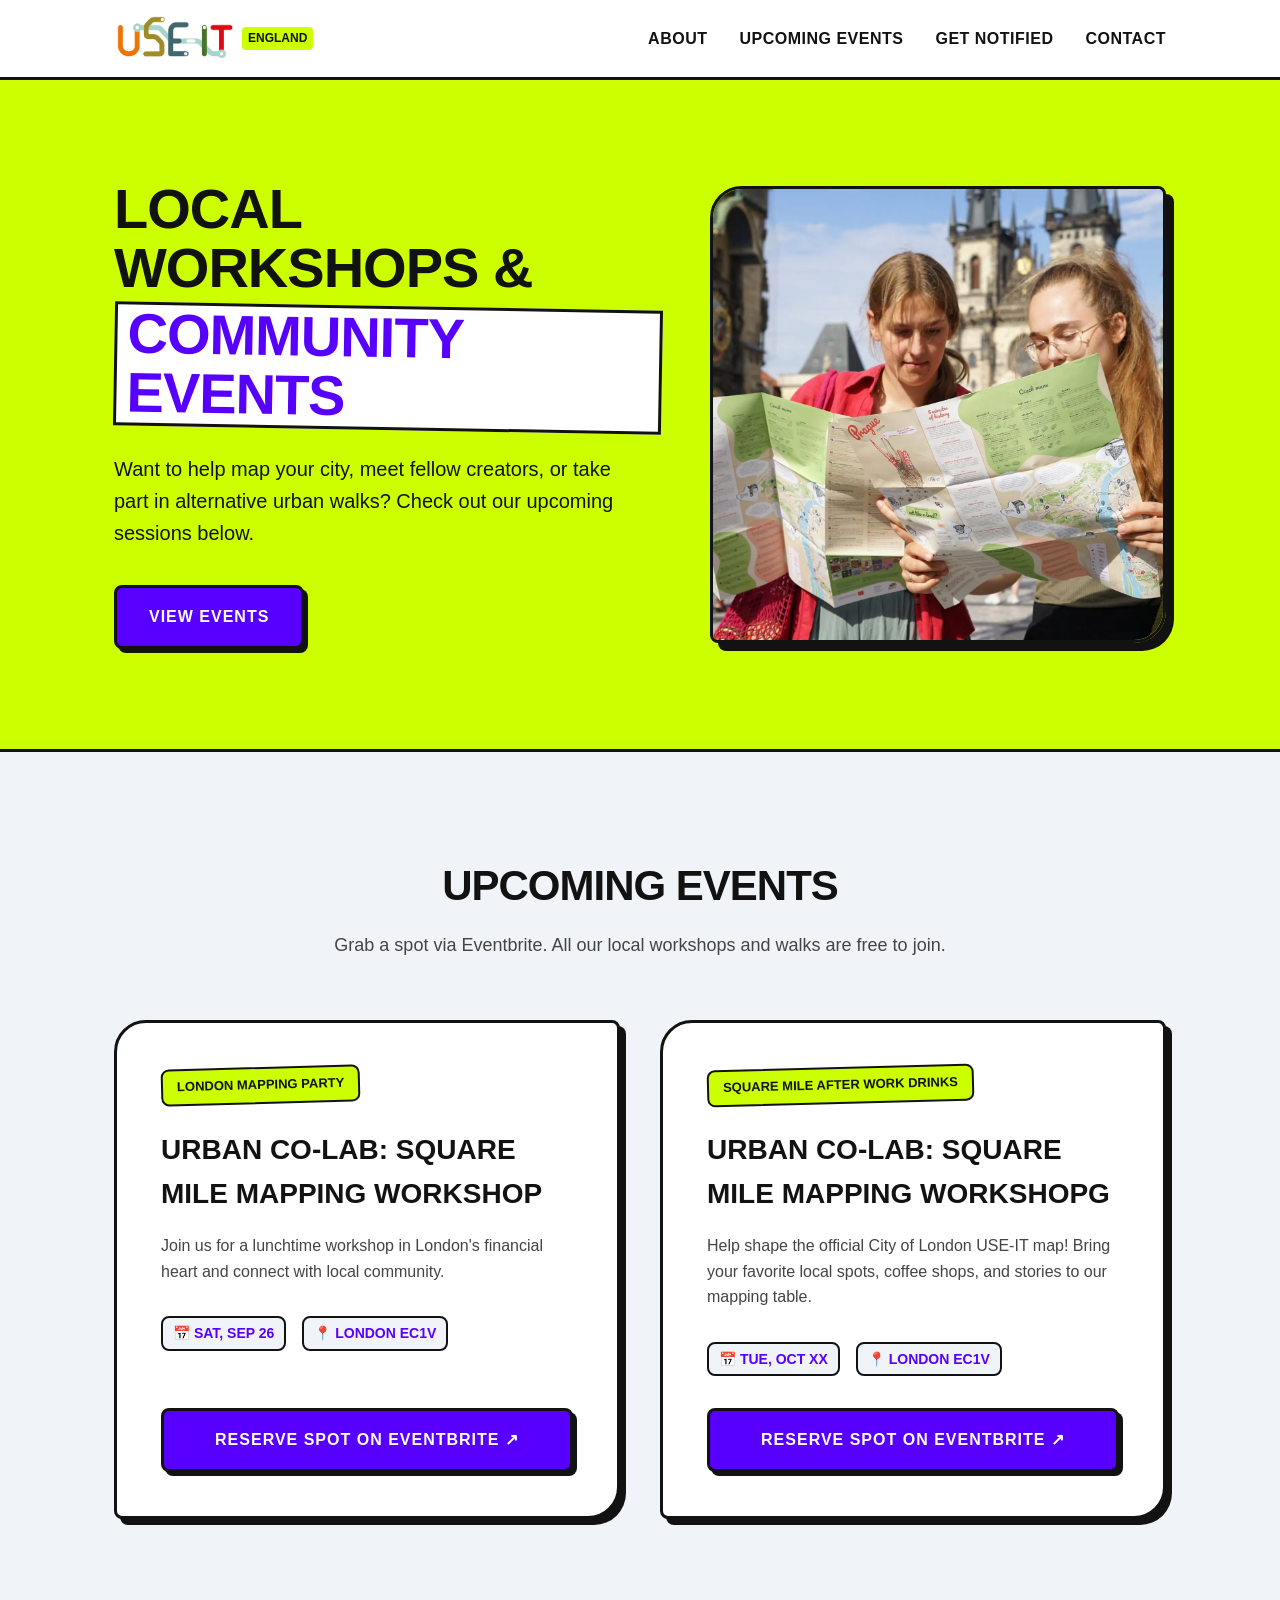
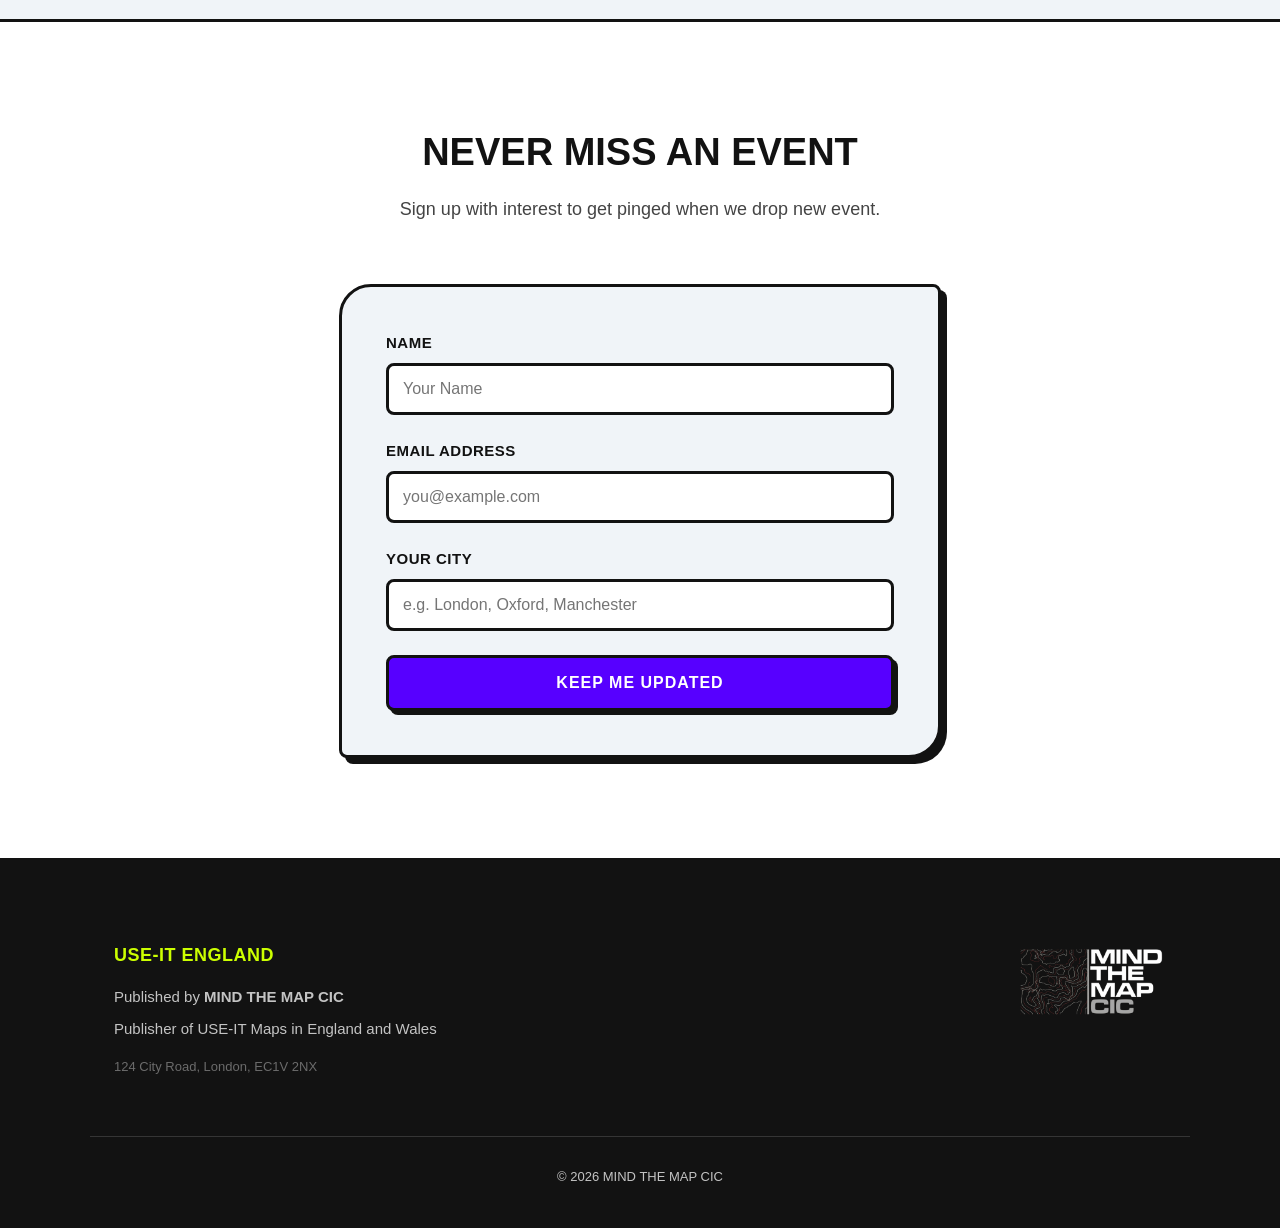
==== events/index.html @ 176f52ac "add draft events page" ====
<!DOCTYPE html>
<html lang="en">
<head>
    <meta charset="UTF-8">
    <meta name="viewport" content="width=device-width, initial-scale=1.0">
    <title>Events & Workshops | USE-IT England</title>
    
    <!-- STANDARD SEO METADATA -->
    <meta name="description" content="Join USE-IT England for local mapping workshops, secret city tours, and community events.">
    <meta name="author" content="MIND THE MAP CIC">
    <link rel="canonical" href="https://use-it.uk/events/">
    
    <!-- EXTERNAL STYLESHEET -->
    <link rel="stylesheet" href="../assets/css/style.css">
</head>
<body>

    <!-- NAVBAR -->
    <nav class="navbar">
        <div class="container nav-container">
            <a href="../" class="logo-placeholder" style="text-decoration: none;">
                <img src="../img/useitlogo.png" alt="USE-IT Logo" style="max-width: 120px;" />
                <span style="background-color: var(--accent); color: var(--dark); padding: 2px 6px; border-radius: 4px; font-size: 12px; font-weight: 900;">ENGLAND</span>
            </a>
            
            <button class="menu-toggle" id="mobile-menu-btn" aria-label="Toggle navigation menu">
                <span></span>
                <span></span>
                <span></span>
            </button>

            <ul class="nav-links" id="nav-links-list">
                <li><a href="../#about">About</a></li>
                <li><a href="#upcoming">Upcoming Events</a></li>
                <li><a href="#signup">Get Notified</a></li>
                <li><a href="../#contact">Contact</a></li>
            </ul>
        </div>
    </nav>

    <!-- HERO SECTION -->
    <header class="hero section-padding">
        <div class="container hero-grid">
            <div class="hero-content">
                <h1>Local Workshops & <span>Community Events</span></h1>
                <p>Want to help map your city, meet fellow creators, or take part in alternative urban walks? Check out our upcoming sessions below.</p>
                <a href="#upcoming" class="btn">View Events</a>
            </div>
            <div class="hero-image-container">
                <div class="hero-image-frame">
                    <img src="../img/hero_section.webp" alt="USE-IT Event" class="hero-img">
                </div>
            </div>
        </div>
    </header>

    <!-- UPCOMING EVENTS SECTION -->
    <section class="production-section section-padding" id="upcoming">
        <div class="container">
            <h2>Upcoming Events</h2>
            <p class="section-subtitle">Grab a spot via Eventbrite. All our local workshops and walks are free to join.</p>
            
            <div class="maps-grid">
                <!-- EVENT CARD 1 -->
                <article class="map-card">
                    <div>
                        <span class="map-badge">London Mapping Party</span>
                        <h3>Urban Co-Lab: Square Mile Mapping Workshop</h3>
                        <p>Join us for a lunchtime workshop in London's financial heart and connect with local community.</p>
                        
                        <div class="event-meta">
                            <span>📅 Sat, Sep 26</span>
                            <span>📍 London EC1V</span>
                        </div>
                    </div>
                    <div>
                        <a href="https://eventbrite.com/your-event-link" target="_blank" rel="noopener" class="btn" style="width: 100%; text-align: center; margin-top: 16px;">
                            Reserve Spot on Eventbrite ↗
                        </a>
                    </div>
                </article>

                <!-- EVENT CARD 2 -->
                <article class="map-card">
                    <div>
                        <span class="map-badge">Square Mile After Work Drinks</span>
                        <h3>Urban Co-Lab: Square Mile Mapping Workshopg</h3>
                        <p>Help shape the official City of London USE-IT map! Bring your favorite local spots, coffee shops, and stories to our mapping table.</p>
                        
                        <div class="event-meta">
                            <span>📅 Tue, Oct xx</span>
                            <span>📍 London EC1V</span>
                        </div>
                    </div>
                    <div>
                        <a href="https://eventbrite.com/your-event-link" target="_blank" rel="noopener" class="btn" style="width: 100%; text-align: center; margin-top: 16px;">
                            Reserve Spot on Eventbrite ↗
                        </a>
                    </div>
                </article>
            </div>
        </div>
    </section>

    <!-- GENERAL SIGN UP SECTION -->
    <section class="contact-section section-padding" id="signup">
        <div class="container contact-container">
            <h2 style="text-align: center; font-size: 38px; font-weight: 900; text-transform: uppercase; margin-bottom: 12px;">Never Miss An Event</h2>
            <p class="section-subtitle">Sign up with interest to get pinged when we drop new event.</p>
            
            <form action="https://api.web3forms.com/submit" method="POST" class="contact-form">
                <input type="hidden" name="access_key" value="3e6623bc-6b92-4109-b5a0-05739a0efe96">
                <input type="hidden" name="subject" value="New General Event Signup">
                
                <div class="form-group">
                    <label for="name">Name</label>
                    <input type="text" id="name" name="name" placeholder="Your Name" required>
                </div>
                
                <div class="form-group">
                    <label for="email">Email Address</label>
                    <input type="email" id="email" name="email" placeholder="you@example.com" required>
                </div>

                <div class="form-group">
                    <label for="city">Your City</label>
                    <input type="text" id="city" name="city" placeholder="e.g. London, Oxford, Manchester">
                </div>

                <button type="submit" class="btn form-submit-btn">Keep Me Updated</button>
            </form>
        </div>
    </section>

    <!-- HIDDEN PAST EVENTS SECTION 
        <section class="network-section section-padding" id="past-events" style="display: none;">
            <div class="container">
                <h2>Past Events</h2>
                <p>Archive of our previous walks and mapping jams.</p>
            </div>
        </section>
    -->
    <!-- FOOTER -->
    <footer>
        <div class="container footer-grid">
            <div class="publisher-info">
                <h4>USE-IT England</h4>
                <p>Published by <strong>MIND THE MAP CIC</strong></p>
                <p>Publisher of USE-IT Maps in England and Wales</p>
                <p style="margin-top: 16px; opacity: 0.5; font-size: 13px;">124 City Road, London, EC1V 2NX</p>
            </div>
            <div class="footer-logos">
                <img src="../img/mind_the_map_logo.png" alt="Mind The Map CIC Logo" style="max-width: 150px;" />
            </div>
        </div>
        <div class="container footer-bottom">
            <p>&copy; 2026 MIND THE MAP CIC</p>
        </div>
    </footer>

    <!-- CENTRALIZED JS SCRIPT -->
    <script src="../assets/js/main.js"></script>
</body>
</html>
---- assets/css/style.css ----
:root {
    --primary: #5700FF;
    --accent: #CCFF00;
    --dark: #121212;
    --light: #F0F4F8;
    --white: #FFFFFF;
    --font-main: -apple-system, BlinkMacSystemFont, "Segoe UI", Roboto, Helvetica, Arial, sans-serif;
    --max-width: 1100px;
    --radius-playful: 32px 8px 32px 8px;
    --radius-sm: 8px;
    --transition: all 0.25s cubic-bezier(0.175, 0.885, 0.32, 1.275);
}

* {
    box-sizing: border-box;
    margin: 0;
    padding: 0;
}

html {
    scroll-behavior: smooth;
}

body {
    font-family: var(--font-main);
    color: var(--dark);
    background-color: var(--white);
    line-height: 1.6;
    -webkit-font-smoothing: antialiased;
}

img {
    max-width: 100%;
    height: auto;
    display: block;
}

.container {
    width: 100%;
    max-width: var(--max-width);
    margin: 0 auto;
    padding: 0 24px;
}

.section-padding {
    padding: 100px 0;
}

.btn {
    display: inline-block;
    background-color: var(--primary);
    color: var(--white);
    text-decoration: none;
    padding: 16px 32px;
    font-weight: 800;
    font-size: 16px;
    text-transform: uppercase;
    letter-spacing: 1px;
    border-radius: var(--radius-sm);
    border: 3px solid var(--dark);
    box-shadow: 4px 4px 0px var(--dark);
    transition: var(--transition);
}

.btn:hover {
    transform: translate(-2px, -2px);
    box-shadow: 7px 7px 0px var(--dark);
    background-color: var(--dark);
    color: var(--accent);
}

.navbar {
    background-color: var(--white);
    border-bottom: 3px solid var(--dark);
    position: sticky;
    top: 0;
    z-index: 1000;
    height: 80px;
    display: flex;
    align-items: center;
}

.nav-container {
    display: flex;
    justify-content: space-between;
    align-items: center;
    width: 100%;
}

.logo-placeholder {
    display: flex;
    align-items: center;
    gap: 8px;
    background-color: var(--white);
}

.nav-links {
    display: flex;
    gap: 32px;
    list-style: none;
}

.nav-links a {
    text-decoration: none;
    color: var(--dark);
    font-weight: 800;
    font-size: 16px;
    text-transform: uppercase;
    letter-spacing: 0.5px;
    transition: var(--transition);
    position: relative;
}

.nav-links a:hover,
.nav-links a.active {
    color: var(--primary);
}

.menu-toggle {
    display: none;
    flex-direction: column;
    gap: 6px;
    cursor: pointer;
    border: none;
    background: none;
    padding: 8px;
}

.menu-toggle span {
    display: block;
    width: 30px;
    height: 4px;
    background-color: var(--dark);
    border-radius: 2px;
    transition: var(--transition);
}

.hero {
    background-color: var(--accent);
    border-bottom: 3px solid var(--dark);
    position: relative;
}

.hero-grid {
    display: grid;
    grid-template-columns: 1.2fr 1fr;
    gap: 48px;
    align-items: center;
}

.hero-content h1 {
    font-size: 56px;
    line-height: 1.05;
    font-weight: 900;
    margin-bottom: 24px;
    color: var(--dark);
    text-transform: uppercase;
    letter-spacing: -1px;
}

.hero-content h1 span {
    background-color: var(--white);
    color: var(--primary);
    padding: 0 10px;
    display: inline-block;
    transform: rotate(1deg);
    border: 3px solid var(--dark);
    margin-top: 8px;
}

.hero-content p {
    font-size: 20px;
    font-weight: 500;
    color: var(--dark);
    margin-bottom: 36px;
    max-width: 520px;
}

.hero-image-container {
    position: relative;
}

.hero-image-frame {
    width: 100%;
    aspect-ratio: 1 / 1;
    border: 3px solid var(--dark);
    border-radius: var(--radius-playful);
    box-shadow: 8px 8px 0px var(--dark);
    position: relative;
    overflow: hidden;
}

.hero-img {
    width: 100%;
    height: 100%;
    object-fit: cover;
    object-position: center;
}

.photo-credit {
    position: absolute;
    bottom: 12px;
    right: 12px;
    background-color: rgba(18, 18, 18, 0.85);
    color: var(--white);
    padding: 4px 10px;
    font-size: 11px;
    font-weight: 500;
    border-radius: 4px;
    letter-spacing: 0.5px;
    backdrop-filter: blur(4px);
}

.vision-section {
    background-color: var(--primary);
    color: var(--white);
    text-align: center;
    border-bottom: 3px solid var(--dark);
}

.vision-container {
    max-width: 850px;
    margin: 0 auto;
}

.vision-section h2 {
    font-size: 16px;
    text-transform: uppercase;
    letter-spacing: 3px;
    margin-bottom: 28px;
    background-color: var(--accent);
    color: var(--dark);
    display: inline-block;
    padding: 4px 12px;
    font-weight: 900;
    transform: rotate(-1deg);
    border: 2px solid var(--dark);
}

.vision-statement {
    font-size: 32px;
    font-weight: 800;
    line-height: 1.35;
    letter-spacing: -0.5px;
}

.production-section {
    background-color: var(--light);
    border-bottom: 3px solid var(--dark);
}

.production-section h2 {
    text-align: center;
    font-size: 42px;
    font-weight: 900;
    text-transform: uppercase;
    margin-bottom: 12px;
    letter-spacing: -1px;
}

.section-subtitle {
    text-align: center;
    color: #444;
    font-size: 18px;
    font-weight: 500;
    margin-bottom: 60px;
}

.maps-grid {
    display: grid;
    grid-template-columns: 1fr 1fr;
    gap: 40px;
}

.map-card {
    border: 3px solid var(--dark);
    border-radius: var(--radius-playful);
    padding: 44px;
    background-color: var(--white);
    display: flex;
    flex-direction: column;
    justify-content: space-between;
    box-shadow: 6px 6px 0px var(--dark);
    transition: var(--transition);
}

.map-card:hover {
    transform: translate(-4px, -4px);
    box-shadow: 12px 12px 0px var(--dark);
}

.map-badge {
    display: inline-block;
    background-color: var(--accent);
    color: var(--dark);
    padding: 6px 14px;
    border-radius: var(--radius-sm);
    font-size: 13px;
    font-weight: 800;
    text-transform: uppercase;
    border: 2px solid var(--dark);
    margin-bottom: 24px;
    align-self: flex-start;
    transform: rotate(-1.5deg);
}

.map-card h3 {
    font-size: 28px;
    font-weight: 900;
    margin-bottom: 16px;
    text-transform: uppercase;
}

.map-card p {
    color: #444;
    font-size: 16px;
    margin-bottom: 32px;
}

.status-indicator {
    display: flex;
    align-items: center;
    gap: 10px;
    font-size: 15px;
    font-weight: 700;
}

.pulse-dot {
    width: 10px;
    height: 10px;
    background-color: var(--primary);
    border-radius: 50%;
    animation: pulse 1.8s infinite;
    border: 1px solid var(--dark);
}

@keyframes pulse {
    0% { transform: scale(0.9); box-shadow: 0 0 0 0 rgba(87, 0, 255, 0.7); }
    70% { transform: scale(1); box-shadow: 0 0 0 8px rgba(87, 0, 255, 0); }
    100% { transform: scale(0.9); box-shadow: 0 0 0 0 rgba(87, 0, 255, 0); }
}

.network-section {
    background-color: var(--white);
    border-bottom: 3px solid var(--dark);
}

.network-grid {
    display: grid;
    grid-template-columns: 1.2fr 0.8fr;
    gap: 60px;
    align-items: center;
}

.network-content h2 {
    font-size: 16px;
    text-transform: uppercase;
    letter-spacing: 2px;
    color: var(--primary);
    margin-bottom: 12px;
    font-weight: 800;
}

.network-content h3 {
    font-size: 38px;
    font-weight: 900;
    text-transform: uppercase;
    line-height: 1.1;
    margin-bottom: 20px;
    letter-spacing: -0.5px;
}

.network-content p {
    font-size: 17px;
    color: #444;
    margin-bottom: 16px;
}

.network-graphic-box {
    display: flex;
    justify-content: center;
    align-items: center;
}

.network-badge-card {
    background-color: var(--primary);
    color: var(--accent);
    border: 3px solid var(--dark);
    padding: 40px;
    border-radius: var(--radius-playful);
    text-align: center;
    box-shadow: 8px 8px 0px var(--dark);
    transform: rotate(2deg);
    width: 100%;
    max-width: 320px;
}

.network-badge-card .huge-number {
    font-size: 72px;
    font-weight: 900;
    line-height: 1;
    margin-bottom: 8px;
    letter-spacing: -2px;
}

.network-badge-card .huge-label {
    font-size: 16px;
    font-weight: 800;
    text-transform: uppercase;
    letter-spacing: 1px;
    color: var(--white);
}

.contact-section {
    background-color: var(--white);
    border-bottom: 3px solid var(--dark);
}

.contact-container {
    max-width: 650px;
    margin: 0 auto;
}

.contact-form {
    background: var(--light);
    padding: 44px;
    border-radius: var(--radius-playful);
    border: 3px solid var(--dark);
    box-shadow: 6px 6px 0px var(--dark);
}

.form-group {
    margin-bottom: 24px;
    display: flex;
    flex-direction: column;
    gap: 8px;
}

.form-group label {
    font-weight: 800;
    font-size: 15px;
    text-transform: uppercase;
    letter-spacing: 0.5px;
}

.form-group input,
.form-group textarea {
    padding: 14px;
    border: 3px solid var(--dark);
    border-radius: var(--radius-sm);
    font-family: var(--font-main);
    font-size: 16px;
    font-weight: 500;
    background-color: var(--white);
    transition: var(--transition);
}

.form-group input:focus,
.form-group textarea:focus {
    outline: none;
    background-color: #FCFFEB;
    transform: translate(-2px, -2px);
    box-shadow: 4px 4px 0px var(--dark);
}

.form-submit-btn {
    width: 100%;
    border: 3px solid var(--dark);
    cursor: pointer;
    text-align: center;
}

footer {
    background-color: var(--dark);
    color: rgba(255, 255, 255, 0.75);
    padding: 80px 0 40px 0;
    font-size: 15px;
}

.footer-grid {
    display: grid;
    grid-template-columns: 1.5fr 1fr;
    gap: 48px;
    margin-bottom: 50px;
    align-items: flex-start;
}

.publisher-info h4 {
    color: var(--accent);
    font-size: 18px;
    margin-bottom: 16px;
    font-weight: 800;
    text-transform: uppercase;
    letter-spacing: 0.5px;
}

.publisher-info p {
    margin-bottom: 8px;
    line-height: 1.6;
}

.footer-logos {
    display: flex;
    flex-direction: column;
    align-items: flex-end;
    gap: 16px;
}

.footer-bottom {
    border-top: 1px solid rgba(255,255,255,0.15);
    padding-top: 30px;
    text-align: center;
    font-size: 13px;
}

.instagram-follow-bar {
    position: fixed;
    bottom: 24px;
    left: 24px;
    background-color: var(--white);
    border: 3px solid var(--dark);
    padding: 10px 16px;
    border-radius: var(--radius-sm);
    box-shadow: 4px 4px 0px var(--dark);
    display: flex;
    align-items: center;
    gap: 12px;
    z-index: 999;
    transition: var(--transition);
}

.instagram-follow-bar:hover {
    transform: translateY(-2px);
    box-shadow: 6px 6px 0px var(--dark);
}

.insta-bar-label {
    font-weight: 900;
    font-size: 13px;
    text-transform: uppercase;
    letter-spacing: 0.5px;
    color: var(--dark);
}

.insta-bar-btn {
    display: inline-flex;
    align-items: center;
    gap: 8px;
    background-color: var(--accent);
    color: var(--dark);
    text-decoration: none;
    font-weight: 800;
    font-size: 14px;
    padding: 6px 14px;
    border: 2px solid var(--dark);
    border-radius: 4px;
    transition: var(--transition);
}

.insta-bar-btn:hover {
    background-color: var(--primary);
    color: var(--white);
    transform: scale(1.05);
}

.insta-bar-icon-img {
    max-width: 16px;
    display: inline-block;
    vertical-align: middle;
}

@media (max-width: 768px) {
    .section-padding {
        padding: 60px 0;
    }

    .menu-toggle {
        display: flex;
    }

    .nav-links {
        display: none;
        flex-direction: column;
        position: absolute;
        top: 80px;
        left: 0;
        width: 100%;
        background-color: var(--white);
        padding: 32px;
        box-shadow: 0 10px 30px rgba(0,0,0,0.1);
        border-bottom: 3px solid var(--dark);
        gap: 24px;
    }

    .nav-links.active {
        display: flex;
    }

    .hero-grid,
    .maps-grid,
    .network-grid,
    .footer-grid {
        grid-template-columns: 1fr;
        gap: 40px;
    }

    .hero-content,
    .network-grid {
        text-align: center;
    }

    .network-graphic-box {
        order: -1;
    }

    .network-badge-card {
        transform: rotate(-1deg);
        margin: 0 auto;
    }

    .hero-content h1 {
        font-size: 40px;
    }

    .vision-statement {
        font-size: 24px;
    }

    .footer-logos {
        align-items: flex-start;
    }
}

@media (max-width: 480px) {
    .instagram-follow-bar {
        left: 50%;
        transform: translateX(-50%);
        bottom: 16px;
        width: calc(100% - 32px);
        justify-content: center;
    }

    .instagram-follow-bar:hover {
        transform: translateX(-50%) translateY(-2px);
    }
}

.event-meta {
    display: flex;
    gap: 16px;
    font-weight: 800;
    font-size: 14px;
    text-transform: uppercase;
    margin: 16px 0;
    color: var(--primary);
}

.event-meta span {
    background-color: var(--light);
    padding: 4px 10px;
    border: 2px solid var(--dark);
    border-radius: var(--radius-sm);
}

.nav-links a.active {
    color: var(--primary);
    text-decoration: underline;
    text-underline-offset: 6px;
}
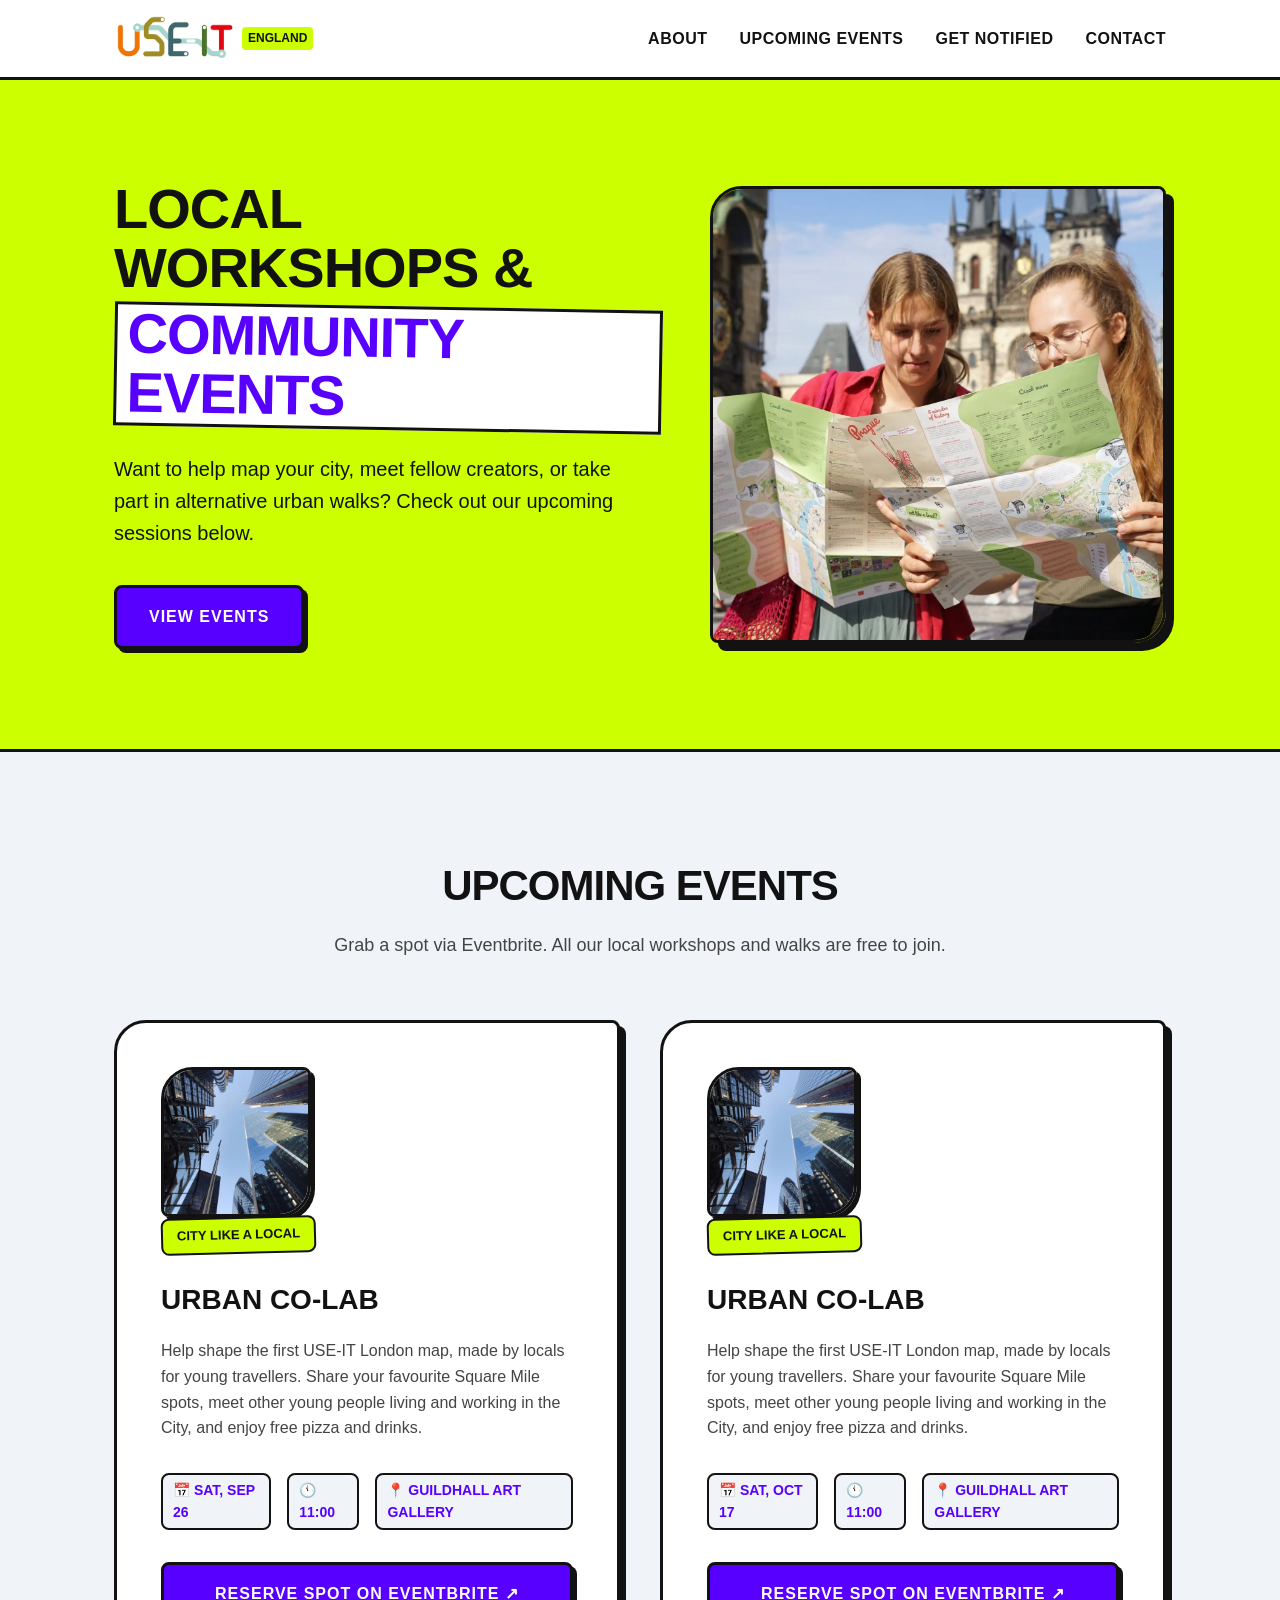
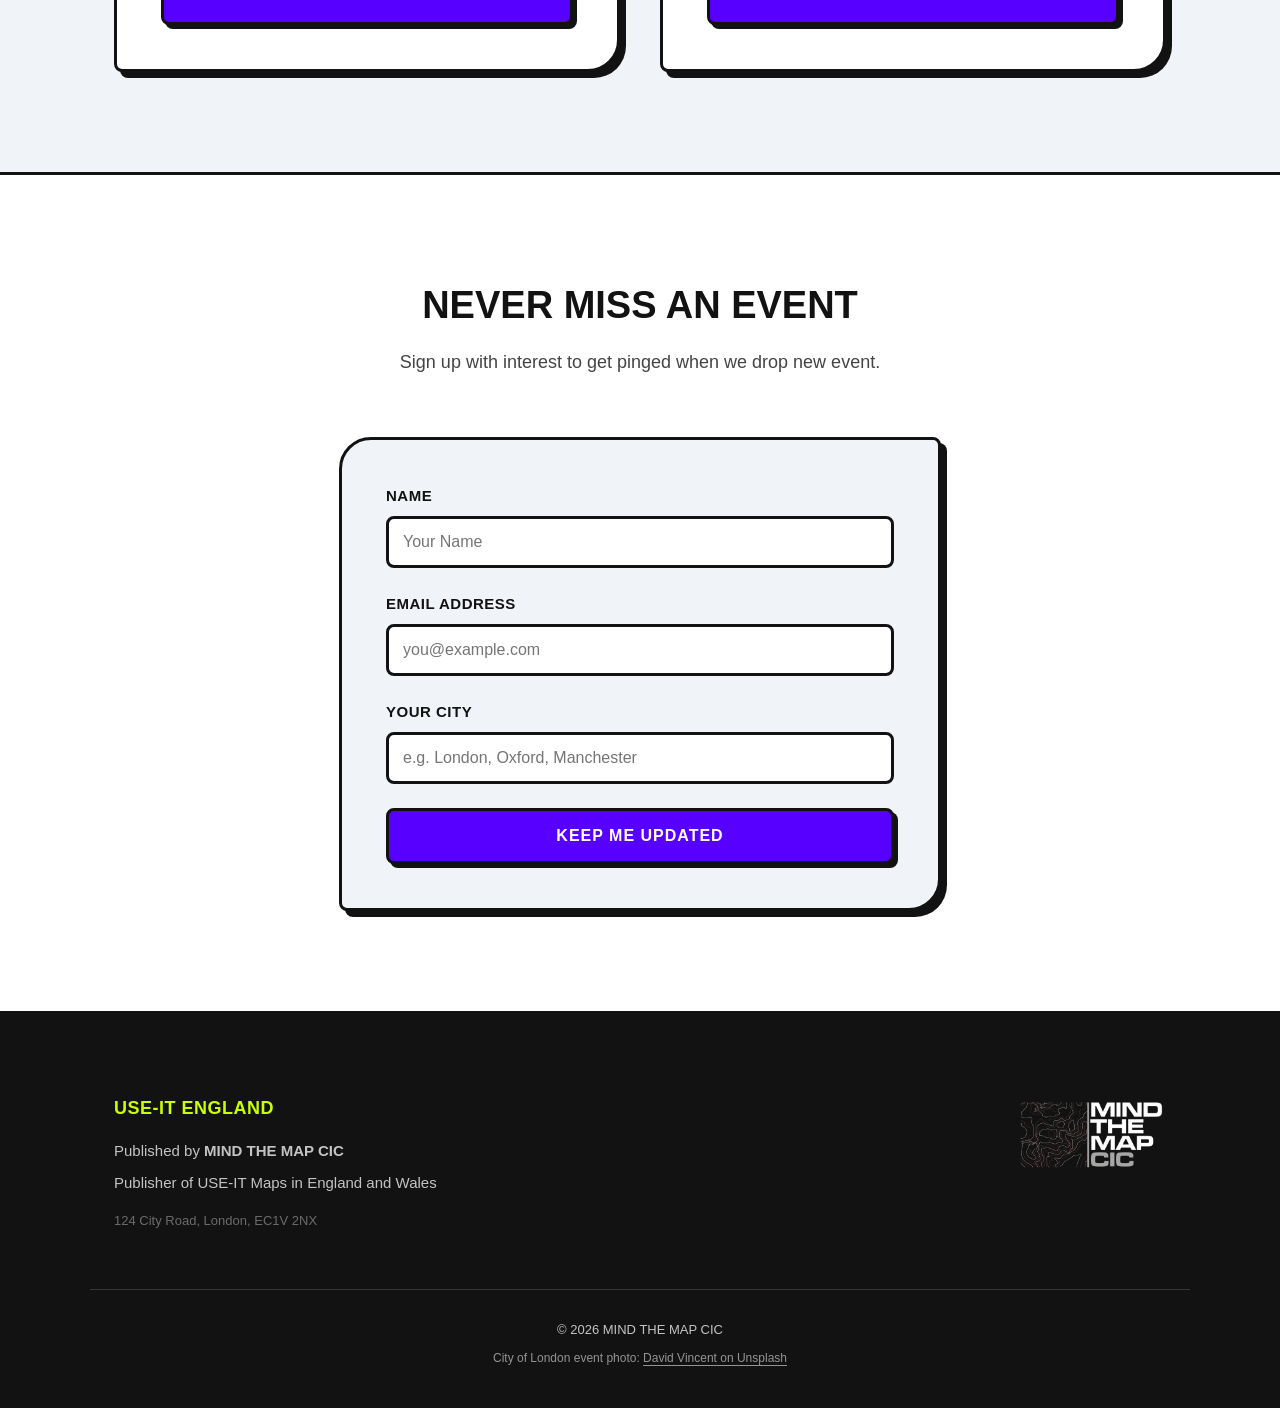
==== commit 0af39979: "Update event details and imagery" ====
--- a/events/index.html
+++ b/events/index.html
@@ -62,15 +62,17 @@
             
             <div class="maps-grid">
                 <!-- EVENT CARD 1 -->
-                <article class="map-card">
+                <article class="map-card event-card">
+                    <img src="../img/city-like-a-local.jpg" alt="City of London buildings viewed from below" class="event-card-image">
                     <div>
-                        <span class="map-badge">London Mapping Party</span>
-                        <h3>Urban Co-Lab: Square Mile Mapping Workshop</h3>
-                        <p>Join us for a lunchtime workshop in London's financial heart and connect with local community.</p>
+                        <span class="map-badge">City Like a Local</span>
+                        <h3>Urban Co-Lab</h3>
+                        <p>Help shape the first USE-IT London map, made by locals for young travellers. Share your favourite Square Mile spots, meet other young people living and working in the City, and enjoy free pizza and drinks.</p>
                         
                         <div class="event-meta">
                             <span>📅 Sat, Sep 26</span>
-                            <span>📍 London EC1V</span>
+                            <span>🕚 11:00</span>
+                            <span>📍 Guildhall Art Gallery</span>
                         </div>
                     </div>
                     <div>
@@ -81,15 +83,17 @@
                 </article>
 
                 <!-- EVENT CARD 2 -->
-                <article class="map-card">
+                <article class="map-card event-card">
+                    <img src="../img/city-like-a-local.jpg" alt="City of London buildings viewed from below" class="event-card-image">
                     <div>
-                        <span class="map-badge">Square Mile After Work Drinks</span>
-                        <h3>Urban Co-Lab: Square Mile Mapping Workshopg</h3>
-                        <p>Help shape the official City of London USE-IT map! Bring your favorite local spots, coffee shops, and stories to our mapping table.</p>
+                        <span class="map-badge">City Like a Local</span>
+                        <h3>Urban Co-Lab</h3>
+                        <p>Help shape the first USE-IT London map, made by locals for young travellers. Share your favourite Square Mile spots, meet other young people living and working in the City, and enjoy free pizza and drinks.</p>
                         
                         <div class="event-meta">
-                            <span>📅 Tue, Oct xx</span>
-                            <span>📍 London EC1V</span>
+                            <span>📅 Sat, Oct 17</span>
+                            <span>🕚 11:00</span>
+                            <span>📍 Guildhall Art Gallery</span>
                         </div>
                     </div>
                     <div>
@@ -155,6 +159,7 @@
         </div>
         <div class="container footer-bottom">
             <p>&copy; 2026 MIND THE MAP CIC</p>
+            <p class="photo-credit-footer">City of London event photo: <a href="https://unsplash.com/@londonprayer" target="_blank" rel="noopener">David Vincent on Unsplash</a></p>
         </div>
     </footer>
 
--- a/assets/css/style.css
+++ b/assets/css/style.css
@@ -289,6 +289,15 @@
     box-shadow: 12px 12px 0px var(--dark);
 }
 
+.event-card-image {
+    width: 150px;
+    height: 150px;
+    object-fit: cover;
+    border: 3px solid var(--dark);
+    border-radius: var(--radius-playful);
+    box-shadow: 4px 4px 0px var(--dark);
+}
+
 .map-badge {
     display: inline-block;
     background-color: var(--accent);
@@ -511,6 +520,18 @@
     padding-top: 30px;
     text-align: center;
     font-size: 13px;
+}
+
+.photo-credit-footer {
+    margin-top: 8px;
+    color: rgba(255, 255, 255, 0.55);
+    font-size: 12px;
+}
+
+.photo-credit-footer a {
+    color: inherit;
+    text-decoration: underline;
+    text-underline-offset: 3px;
 }
 
 .instagram-follow-bar {
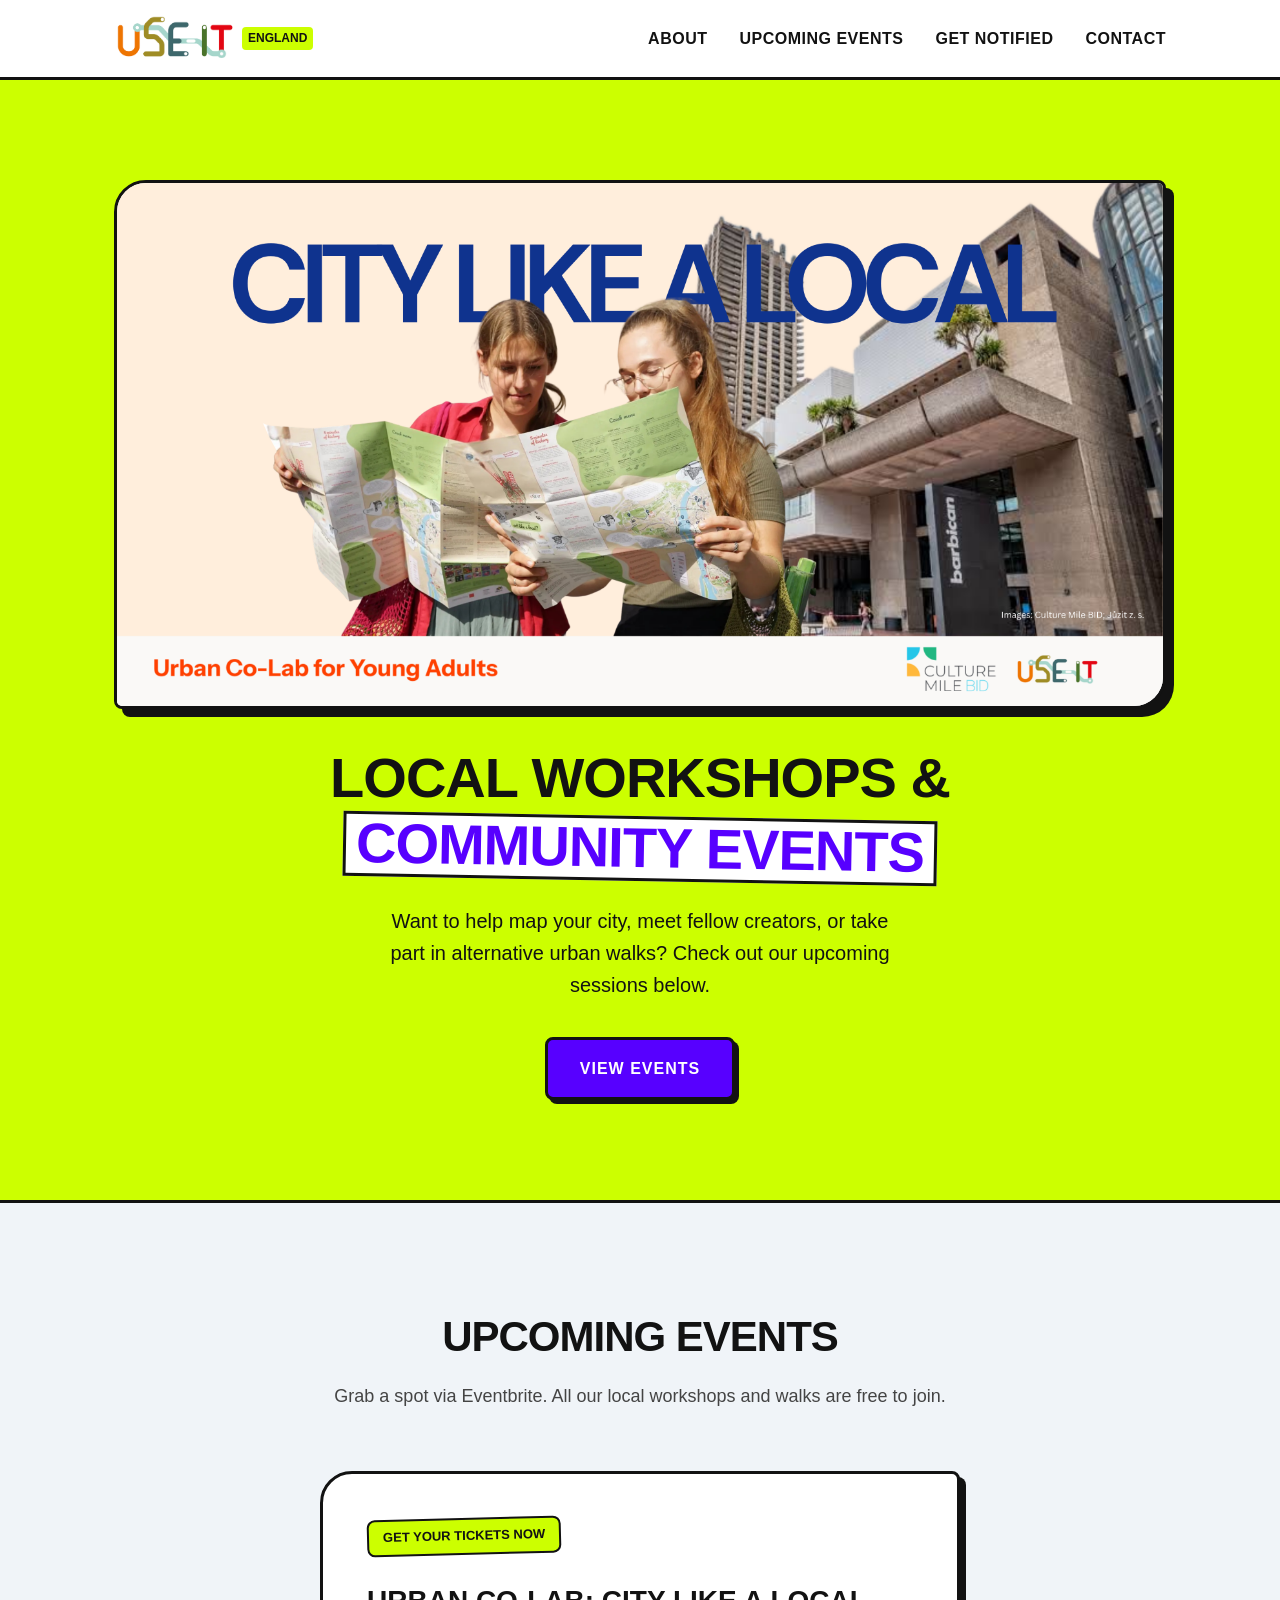
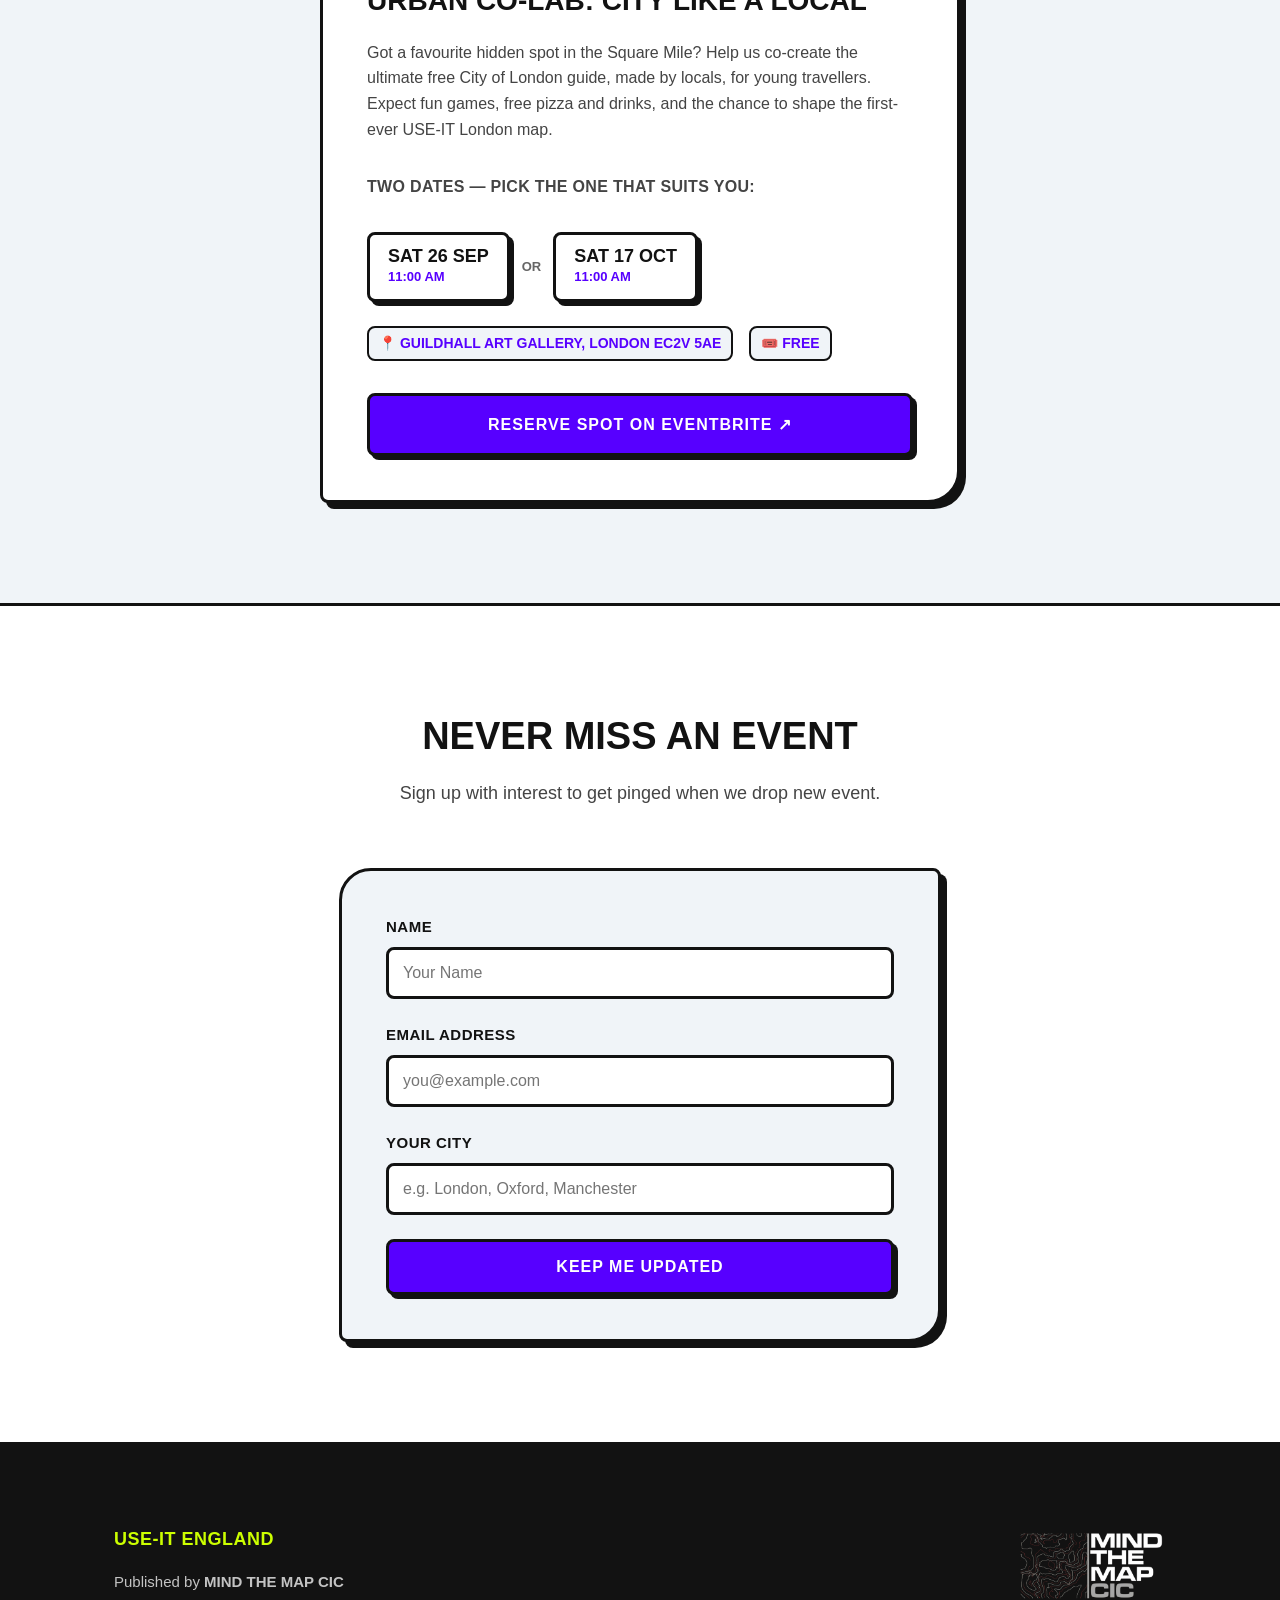
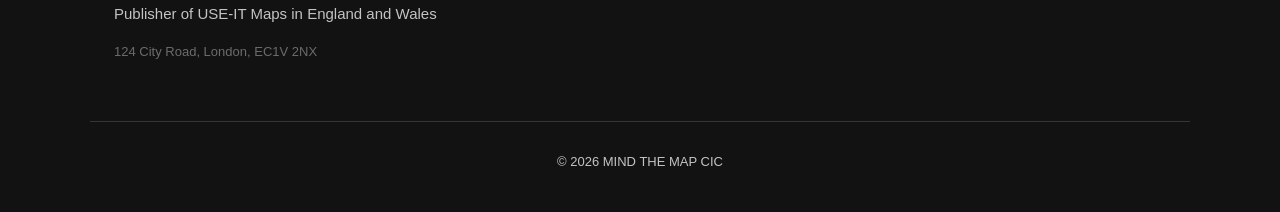
==== commit f59e6245: "update event page" ====
--- a/events/index.html
+++ b/events/index.html
@@ -6,7 +6,7 @@
     <title>Events & Workshops | USE-IT England</title>
     
     <!-- STANDARD SEO METADATA -->
-    <meta name="description" content="Join USE-IT England for local mapping workshops, secret city tours, and community events.">
+    <meta name="description" content="Join USE-IT England at Urban Co-Lab: City Like a Local. Help co-create the first-ever free City of London map for young travellers. Sat 26 Sep or Sat 17 Oct 2026, 11am, Guildhall Art Gallery.">
     <meta name="author" content="MIND THE MAP CIC">
     <link rel="canonical" href="https://use-it.uk/events/">
     
@@ -40,16 +40,14 @@
 
     <!-- HERO SECTION -->
     <header class="hero section-padding">
-        <div class="container hero-grid">
+        <div class="container events-hero-stacked">
+            <div class="hero-banner">
+                <img src="../img/co_lab.png" alt="Urban Co-Lab: City Like a Local" class="hero-banner-img">
+            </div>
             <div class="hero-content">
                 <h1>Local Workshops & <span>Community Events</span></h1>
                 <p>Want to help map your city, meet fellow creators, or take part in alternative urban walks? Check out our upcoming sessions below.</p>
                 <a href="#upcoming" class="btn">View Events</a>
-            </div>
-            <div class="hero-image-container">
-                <div class="hero-image-frame">
-                    <img src="../img/hero_section.webp" alt="USE-IT Event" class="hero-img">
-                </div>
             </div>
         </div>
     </header>
@@ -59,45 +57,37 @@
         <div class="container">
             <h2>Upcoming Events</h2>
             <p class="section-subtitle">Grab a spot via Eventbrite. All our local workshops and walks are free to join.</p>
-            
-            <div class="maps-grid">
+
+            <div class="maps-grid single-event">
                 <!-- EVENT CARD 1 -->
-                <article class="map-card event-card">
-                    <img src="../img/city-like-a-local.jpg" alt="City of London buildings viewed from below" class="event-card-image">
+                <article class="map-card">
                     <div>
-                        <span class="map-badge">City Like a Local</span>
-                        <h3>Urban Co-Lab</h3>
-                        <p>Help shape the first USE-IT London map, made by locals for young travellers. Share your favourite Square Mile spots, meet other young people living and working in the City, and enjoy free pizza and drinks.</p>
+                        <span class="map-badge">Get Your Tickets Now</span>
+                        <h3>Urban Co-Lab: City Like a Local</h3>
+                        <p>Got a favourite hidden spot in the Square Mile? Help us co-create the ultimate free City of London guide, made by locals, for young travellers. Expect fun games, free pizza and drinks, and the chance to shape the first-ever USE-IT London map.</p>
                         
+                        <div class="date-choice">
+                            <p class="date-choice-label">Two dates — pick the one that suits you:</p>
+                            <div class="date-options">
+                                <div class="date-option">
+                                    <span class="date-option-day">Sat 26 Sep</span>
+                                    <span class="date-option-time">11:00 AM</span>
+                                </div>
+                                <span class="date-option-or">or</span>
+                                <div class="date-option">
+                                    <span class="date-option-day">Sat 17 Oct</span>
+                                    <span class="date-option-time">11:00 AM</span>
+                                </div>
+                            </div>
+                        </div>
+
                         <div class="event-meta">
-                            <span>📅 Sat, Sep 26</span>
-                            <span>🕚 11:00</span>
-                            <span>📍 Guildhall Art Gallery</span>
+                            <span>📍 Guildhall Art Gallery, London EC2V 5AE</span>
+                            <span>🎟️ Free</span>
                         </div>
                     </div>
                     <div>
-                        <a href="https://eventbrite.com/your-event-link" target="_blank" rel="noopener" class="btn" style="width: 100%; text-align: center; margin-top: 16px;">
-                            Reserve Spot on Eventbrite ↗
-                        </a>
-                    </div>
-                </article>
-
-                <!-- EVENT CARD 2 -->
-                <article class="map-card event-card">
-                    <img src="../img/city-like-a-local.jpg" alt="City of London buildings viewed from below" class="event-card-image">
-                    <div>
-                        <span class="map-badge">City Like a Local</span>
-                        <h3>Urban Co-Lab</h3>
-                        <p>Help shape the first USE-IT London map, made by locals for young travellers. Share your favourite Square Mile spots, meet other young people living and working in the City, and enjoy free pizza and drinks.</p>
-                        
-                        <div class="event-meta">
-                            <span>📅 Sat, Oct 17</span>
-                            <span>🕚 11:00</span>
-                            <span>📍 Guildhall Art Gallery</span>
-                        </div>
-                    </div>
-                    <div>
-                        <a href="https://eventbrite.com/your-event-link" target="_blank" rel="noopener" class="btn" style="width: 100%; text-align: center; margin-top: 16px;">
+                        <a href="https://www.eventbrite.co.uk/e/urban-co-lab-city-like-a-local-tickets-1999199872636" target="_blank" rel="noopener" class="btn" style="width: 100%; text-align: center; margin-top: 16px;">
                             Reserve Spot on Eventbrite ↗
                         </a>
                     </div>
@@ -159,7 +149,6 @@
         </div>
         <div class="container footer-bottom">
             <p>&copy; 2026 MIND THE MAP CIC</p>
-            <p class="photo-credit-footer">City of London event photo: <a href="https://unsplash.com/@londonprayer" target="_blank" rel="noopener">David Vincent on Unsplash</a></p>
         </div>
     </footer>
 
--- a/assets/css/style.css
+++ b/assets/css/style.css
@@ -195,6 +195,35 @@
     height: 100%;
     object-fit: cover;
     object-position: center;
+}
+
+/* Events hero: text on top, wide landscape poster spanning full width below */
+.events-hero-stacked {
+    display: flex;
+    flex-direction: column;
+    gap: 40px;
+    text-align: center;
+    align-items: center;
+}
+
+.events-hero-stacked .hero-content p {
+    margin-left: auto;
+    margin-right: auto;
+}
+
+.hero-banner {
+    width: 100%;
+    border: 3px solid var(--dark);
+    border-radius: var(--radius-playful);
+    box-shadow: 8px 8px 0px var(--dark);
+    overflow: hidden;
+    background-color: var(--white);
+}
+
+.hero-banner-img {
+    display: block;
+    width: 100%;
+    height: auto; /* true 3240x1620 (2:1) ratio, no crop or distortion */
 }
 
 .photo-credit {
@@ -289,15 +318,6 @@
     box-shadow: 12px 12px 0px var(--dark);
 }
 
-.event-card-image {
-    width: 150px;
-    height: 150px;
-    object-fit: cover;
-    border: 3px solid var(--dark);
-    border-radius: var(--radius-playful);
-    box-shadow: 4px 4px 0px var(--dark);
-}
-
 .map-badge {
     display: inline-block;
     background-color: var(--accent);
@@ -520,18 +540,6 @@
     padding-top: 30px;
     text-align: center;
     font-size: 13px;
-}
-
-.photo-credit-footer {
-    margin-top: 8px;
-    color: rgba(255, 255, 255, 0.55);
-    font-size: 12px;
-}
-
-.photo-credit-footer a {
-    color: inherit;
-    text-decoration: underline;
-    text-underline-offset: 3px;
 }
 
 .instagram-follow-bar {
@@ -666,8 +674,72 @@
     }
 }
 
+.maps-grid.single-event {
+    grid-template-columns: minmax(0, 640px);
+    justify-content: center;
+}
+
+.date-choice {
+    margin: 24px 0;
+}
+
+.date-choice-label {
+    font-weight: 800;
+    font-size: 14px;
+    text-transform: uppercase;
+    letter-spacing: 0.02em;
+    margin-bottom: 12px;
+    color: var(--dark);
+}
+
+.date-options {
+    display: flex;
+    align-items: center;
+    flex-wrap: wrap;
+    gap: 12px;
+}
+
+.date-option {
+    display: flex;
+    flex-direction: column;
+    align-items: flex-start;
+    background-color: var(--white);
+    border: 3px solid var(--dark);
+    border-radius: var(--radius-sm);
+    box-shadow: 4px 4px 0px var(--dark);
+    padding: 12px 18px;
+    transition: var(--transition);
+}
+
+.date-option:hover {
+    transform: translate(-2px, -2px);
+    box-shadow: 6px 6px 0px var(--accent);
+}
+
+.date-option-day {
+    font-weight: 900;
+    font-size: 18px;
+    text-transform: uppercase;
+    line-height: 1.1;
+}
+
+.date-option-time {
+    font-weight: 700;
+    font-size: 13px;
+    color: var(--primary);
+    text-transform: uppercase;
+}
+
+.date-option-or {
+    font-weight: 900;
+    font-size: 13px;
+    text-transform: uppercase;
+    color: #666;
+}
+
 .event-meta {
     display: flex;
+    flex-wrap: wrap;
     gap: 16px;
     font-weight: 800;
     font-size: 14px;
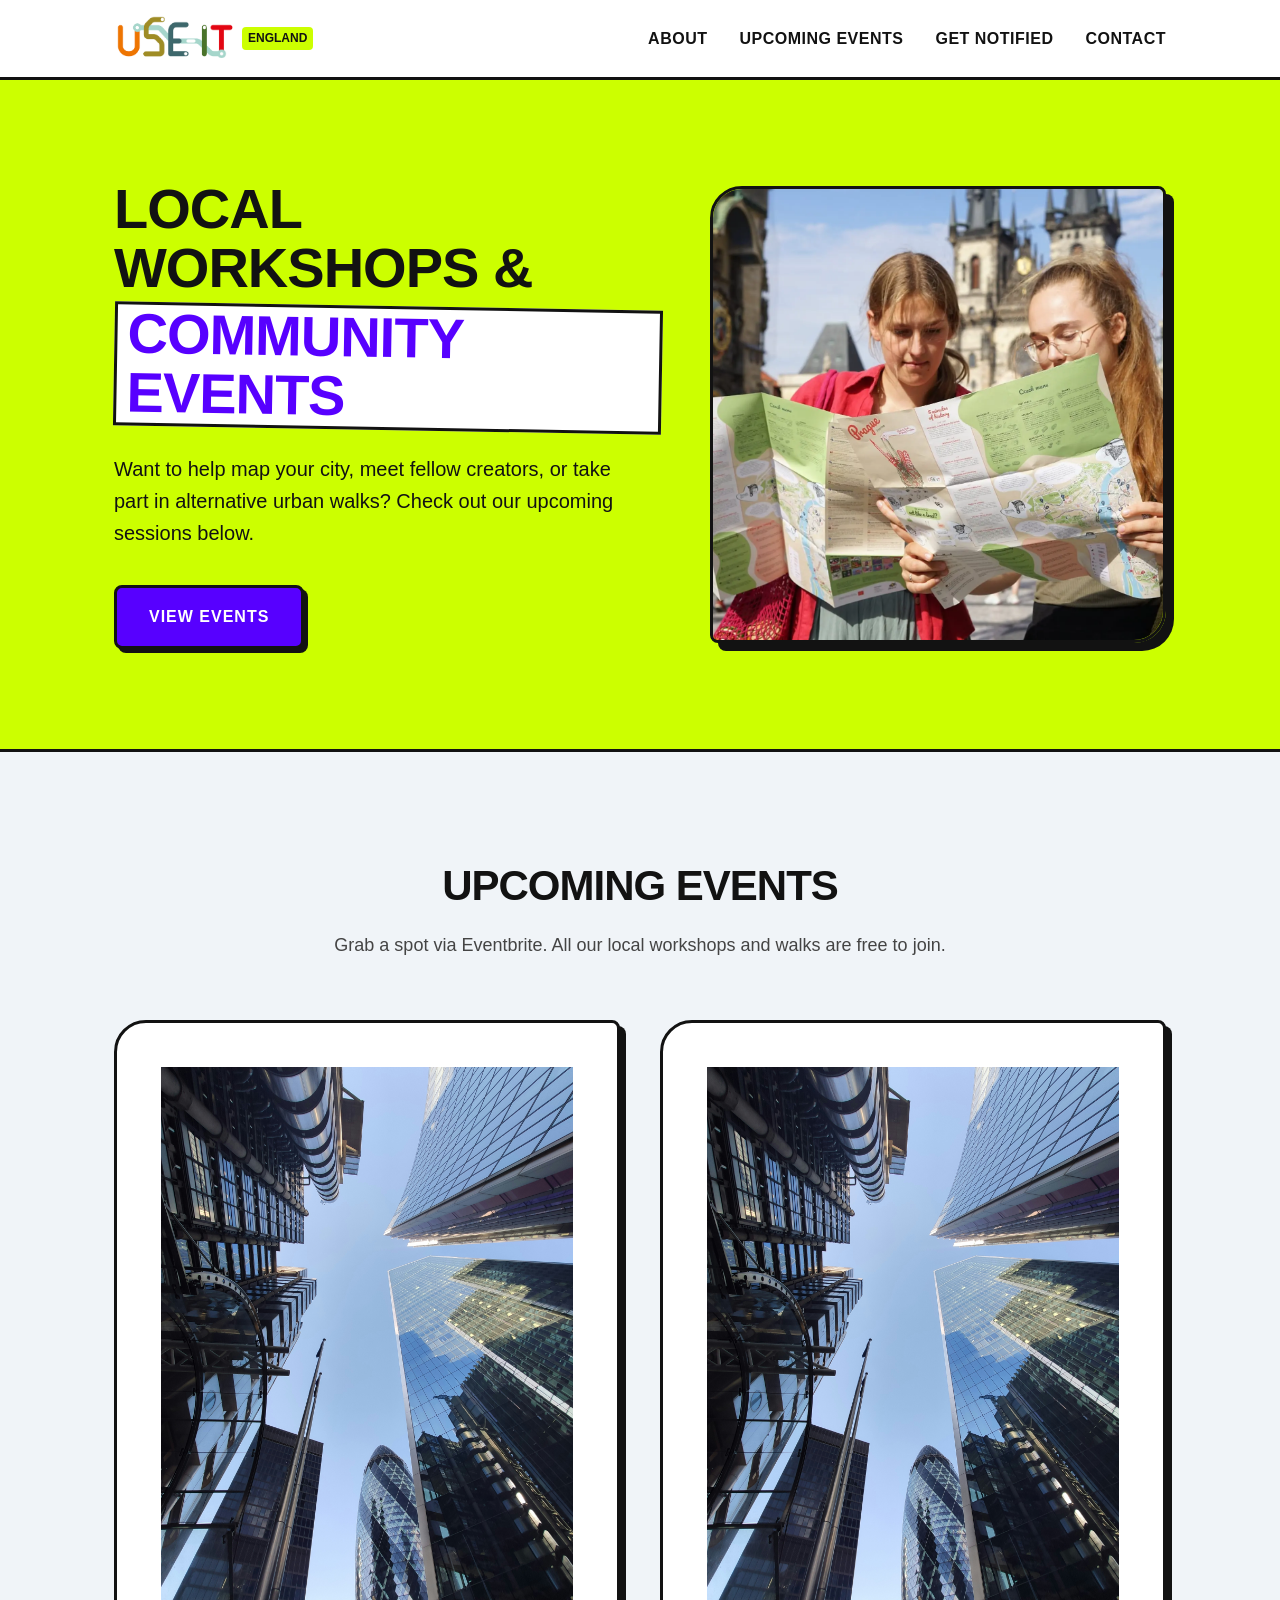
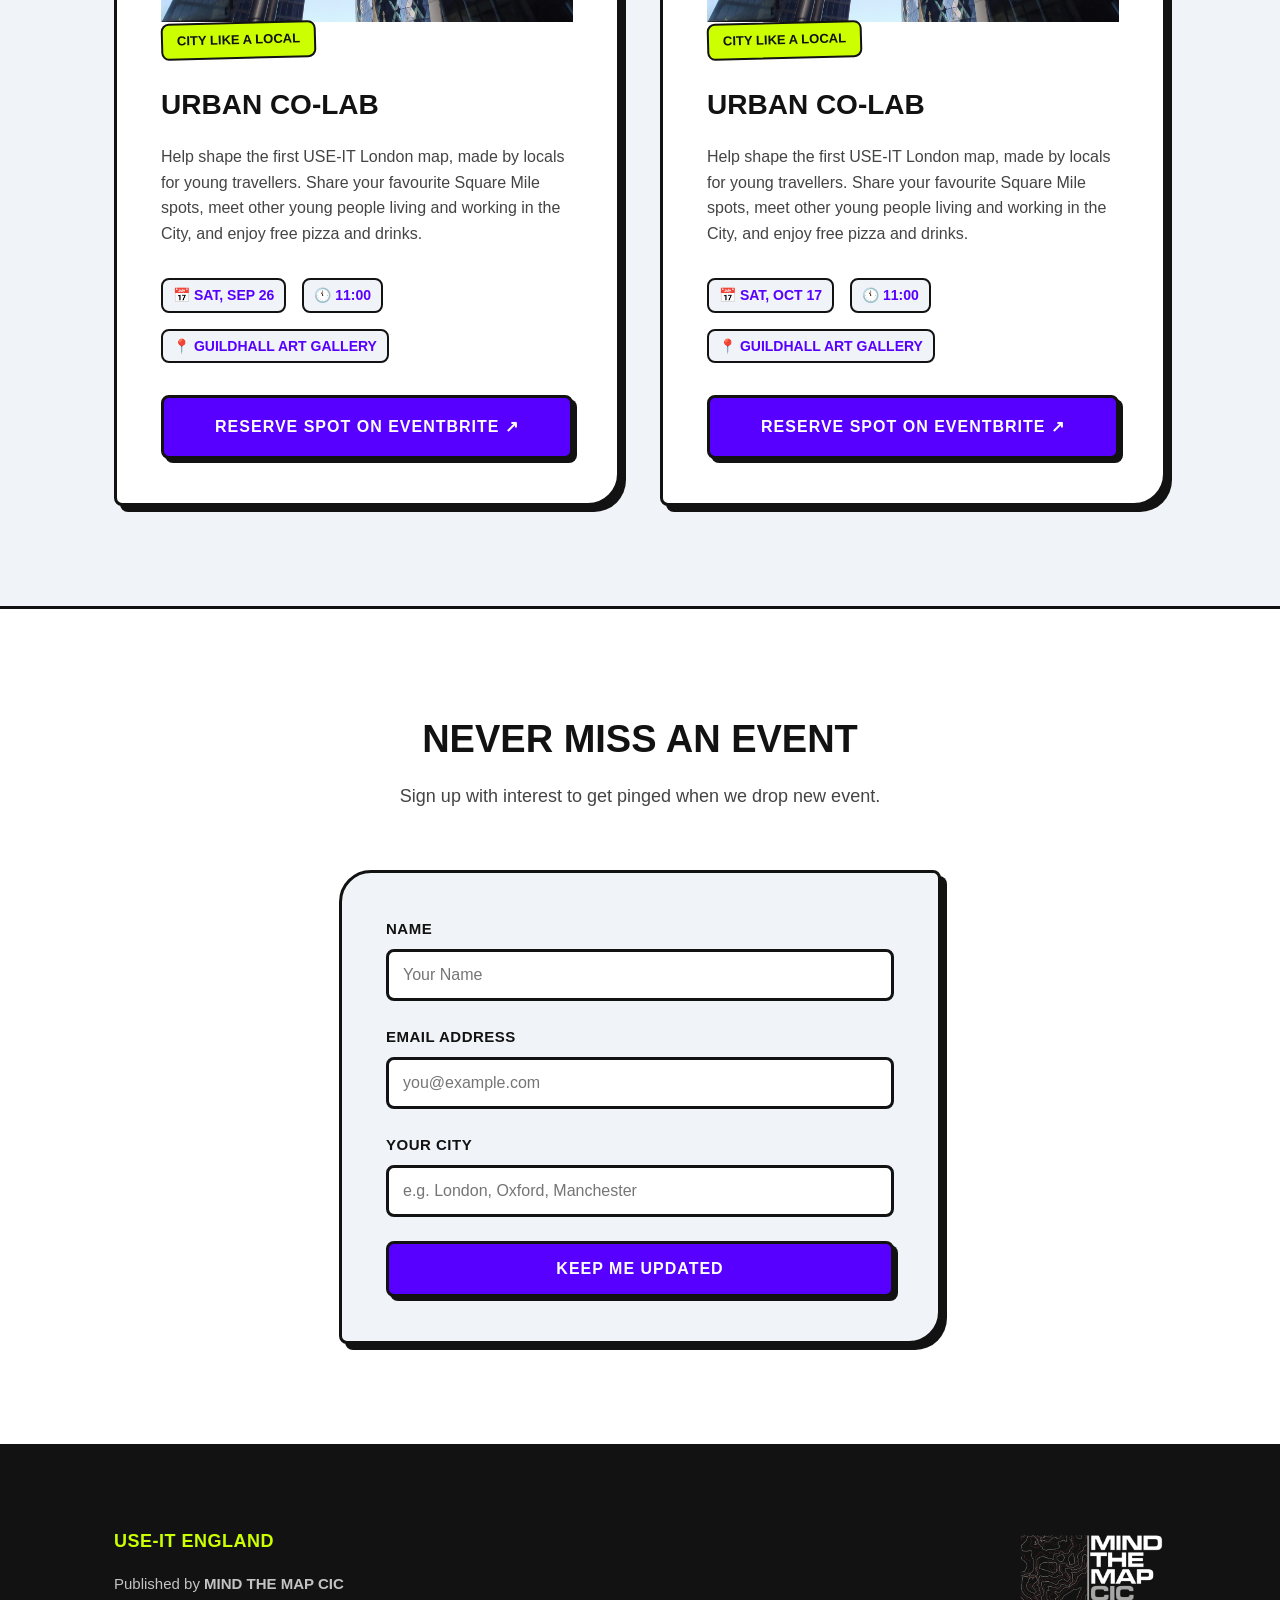
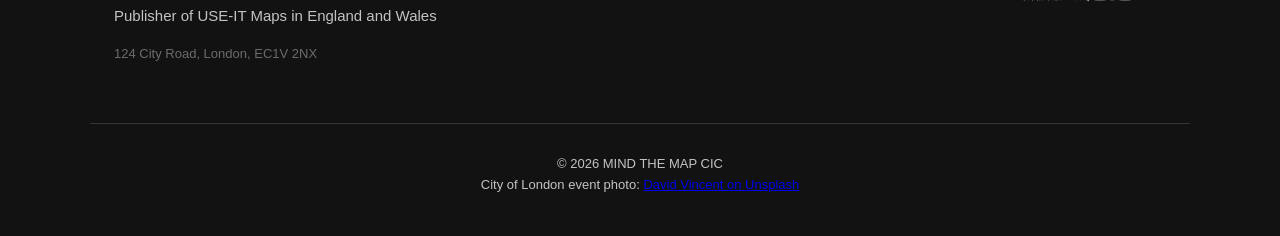
==== commit 5dd64846: "update url" ====
--- a/events/index.html
+++ b/events/index.html
@@ -6,7 +6,7 @@
     <title>Events & Workshops | USE-IT England</title>
     
     <!-- STANDARD SEO METADATA -->
-    <meta name="description" content="Join USE-IT England at Urban Co-Lab: City Like a Local. Help co-create the first-ever free City of London map for young travellers. Sat 26 Sep or Sat 17 Oct 2026, 11am, Guildhall Art Gallery.">
+    <meta name="description" content="Join USE-IT England for local mapping workshops, secret city tours, and community events.">
     <meta name="author" content="MIND THE MAP CIC">
     <link rel="canonical" href="https://use-it.uk/events/">
     
@@ -40,14 +40,16 @@
 
     <!-- HERO SECTION -->
     <header class="hero section-padding">
-        <div class="container events-hero-stacked">
-            <div class="hero-banner">
-                <img src="../img/co_lab.png" alt="Urban Co-Lab: City Like a Local" class="hero-banner-img">
-            </div>
+        <div class="container hero-grid">
             <div class="hero-content">
                 <h1>Local Workshops & <span>Community Events</span></h1>
                 <p>Want to help map your city, meet fellow creators, or take part in alternative urban walks? Check out our upcoming sessions below.</p>
                 <a href="#upcoming" class="btn">View Events</a>
+            </div>
+            <div class="hero-image-container">
+                <div class="hero-image-frame">
+                    <img src="../img/hero_section.webp" alt="USE-IT Event" class="hero-img">
+                </div>
             </div>
         </div>
     </header>
@@ -57,33 +59,41 @@
         <div class="container">
             <h2>Upcoming Events</h2>
             <p class="section-subtitle">Grab a spot via Eventbrite. All our local workshops and walks are free to join.</p>
+            
+            <div class="maps-grid">
+                <!-- EVENT CARD 1 -->
+                <article class="map-card event-card">
+                    <img src="../img/city-like-a-local.jpg" alt="City of London buildings viewed from below" class="event-card-image">
+                    <div>
+                        <span class="map-badge">City Like a Local</span>
+                        <h3>Urban Co-Lab</h3>
+                        <p>Help shape the first USE-IT London map, made by locals for young travellers. Share your favourite Square Mile spots, meet other young people living and working in the City, and enjoy free pizza and drinks.</p>
+                        
+                        <div class="event-meta">
+                            <span>📅 Sat, Sep 26</span>
+                            <span>🕚 11:00</span>
+                            <span>📍 Guildhall Art Gallery</span>
+                        </div>
+                    </div>
+                    <div>
+                        <a href="https://www.eventbrite.co.uk/e/urban-co-lab-city-like-a-local-tickets-1999199872636" target="_blank" rel="noopener" class="btn" style="width: 100%; text-align: center; margin-top: 16px;">
+                            Reserve Spot on Eventbrite ↗
+                        </a>
+                    </div>
+                </article>
 
-            <div class="maps-grid single-event">
-                <!-- EVENT CARD 1 -->
-                <article class="map-card">
+                <!-- EVENT CARD 2 -->
+                <article class="map-card event-card">
+                    <img src="../img/city-like-a-local.jpg" alt="City of London buildings viewed from below" class="event-card-image">
                     <div>
-                        <span class="map-badge">Get Your Tickets Now</span>
-                        <h3>Urban Co-Lab: City Like a Local</h3>
-                        <p>Got a favourite hidden spot in the Square Mile? Help us co-create the ultimate free City of London guide, made by locals, for young travellers. Expect fun games, free pizza and drinks, and the chance to shape the first-ever USE-IT London map.</p>
+                        <span class="map-badge">City Like a Local</span>
+                        <h3>Urban Co-Lab</h3>
+                        <p>Help shape the first USE-IT London map, made by locals for young travellers. Share your favourite Square Mile spots, meet other young people living and working in the City, and enjoy free pizza and drinks.</p>
                         
-                        <div class="date-choice">
-                            <p class="date-choice-label">Two dates — pick the one that suits you:</p>
-                            <div class="date-options">
-                                <div class="date-option">
-                                    <span class="date-option-day">Sat 26 Sep</span>
-                                    <span class="date-option-time">11:00 AM</span>
-                                </div>
-                                <span class="date-option-or">or</span>
-                                <div class="date-option">
-                                    <span class="date-option-day">Sat 17 Oct</span>
-                                    <span class="date-option-time">11:00 AM</span>
-                                </div>
-                            </div>
-                        </div>
-
                         <div class="event-meta">
-                            <span>📍 Guildhall Art Gallery, London EC2V 5AE</span>
-                            <span>🎟️ Free</span>
+                            <span>📅 Sat, Oct 17</span>
+                            <span>🕚 11:00</span>
+                            <span>📍 Guildhall Art Gallery</span>
                         </div>
                     </div>
                     <div>
@@ -149,6 +159,7 @@
         </div>
         <div class="container footer-bottom">
             <p>&copy; 2026 MIND THE MAP CIC</p>
+            <p class="photo-credit-footer">City of London event photo: <a href="https://unsplash.com/@londonprayer" target="_blank" rel="noopener">David Vincent on Unsplash</a></p>
         </div>
     </footer>
 
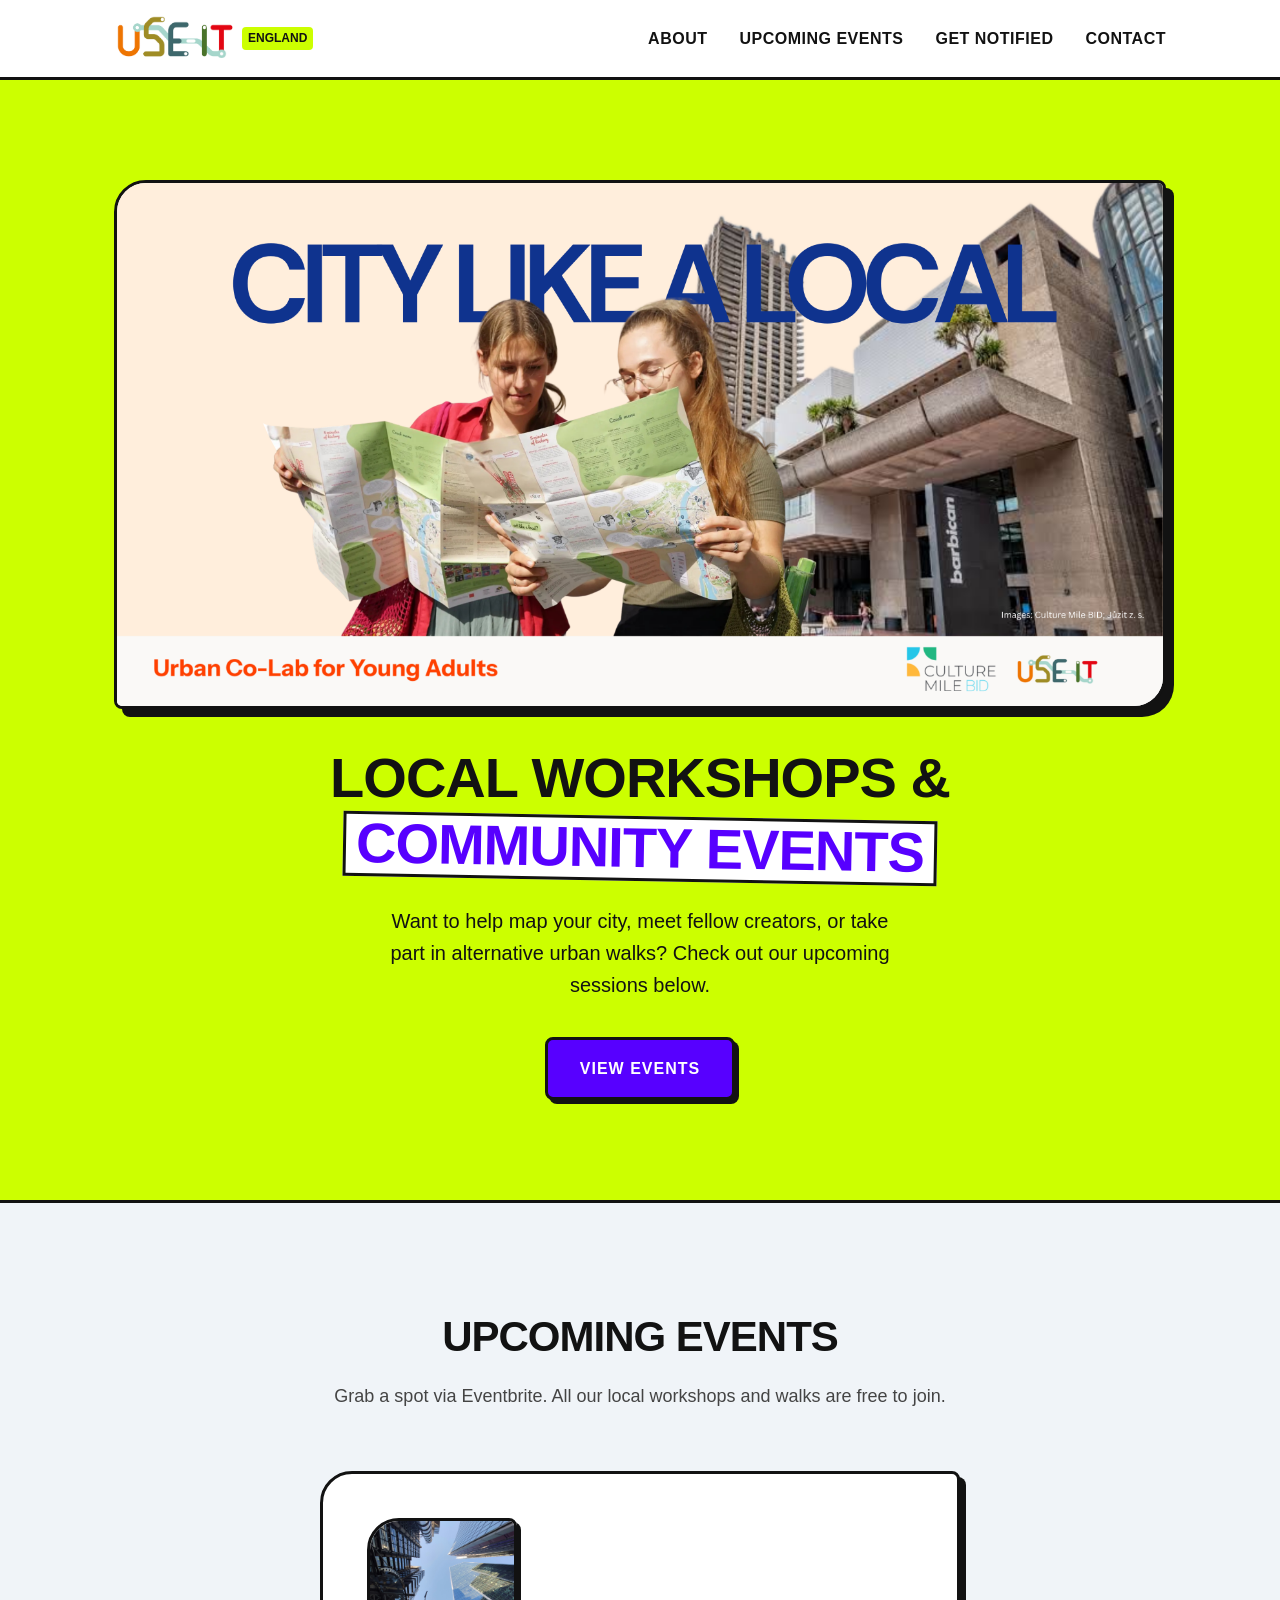
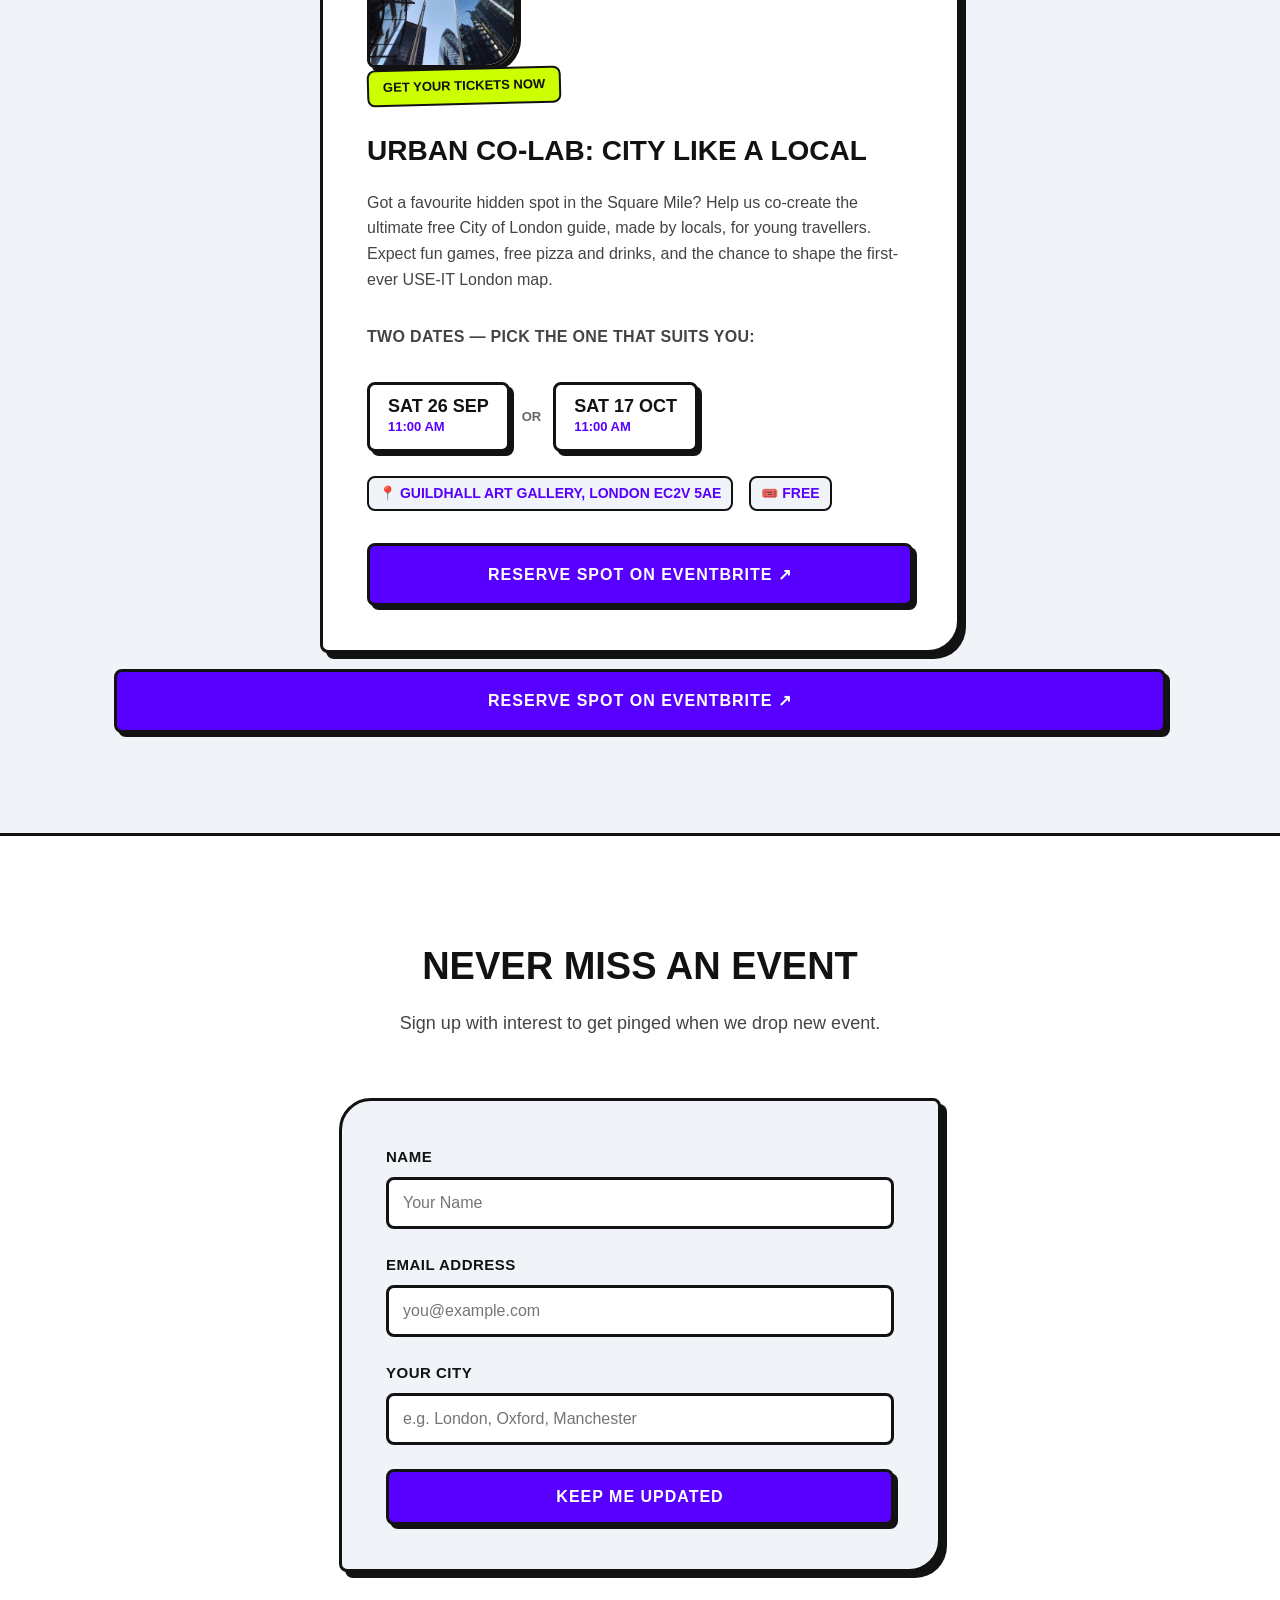
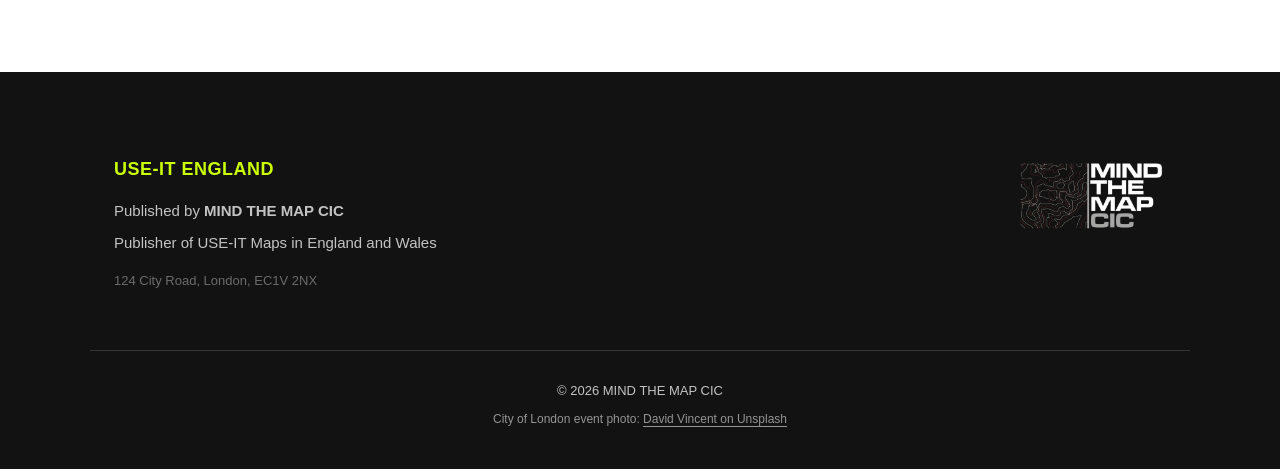
==== commit c87e709c: "Merge upstream main and resolve event page conflict" ====
--- a/events/index.html
+++ b/events/index.html
@@ -6,7 +6,7 @@
     <title>Events & Workshops | USE-IT England</title>
     
     <!-- STANDARD SEO METADATA -->
-    <meta name="description" content="Join USE-IT England for local mapping workshops, secret city tours, and community events.">
+    <meta name="description" content="Join USE-IT England at Urban Co-Lab: City Like a Local. Help co-create the first-ever free City of London map for young travellers. Sat 26 Sep or Sat 17 Oct 2026, 11am, Guildhall Art Gallery.">
     <meta name="author" content="MIND THE MAP CIC">
     <link rel="canonical" href="https://use-it.uk/events/">
     
@@ -40,16 +40,14 @@
 
     <!-- HERO SECTION -->
     <header class="hero section-padding">
-        <div class="container hero-grid">
+        <div class="container events-hero-stacked">
+            <div class="hero-banner">
+                <img src="../img/co_lab.png" alt="Urban Co-Lab: City Like a Local" class="hero-banner-img">
+            </div>
             <div class="hero-content">
                 <h1>Local Workshops & <span>Community Events</span></h1>
                 <p>Want to help map your city, meet fellow creators, or take part in alternative urban walks? Check out our upcoming sessions below.</p>
                 <a href="#upcoming" class="btn">View Events</a>
-            </div>
-            <div class="hero-image-container">
-                <div class="hero-image-frame">
-                    <img src="../img/hero_section.webp" alt="USE-IT Event" class="hero-img">
-                </div>
             </div>
         </div>
     </header>
@@ -59,20 +57,34 @@
         <div class="container">
             <h2>Upcoming Events</h2>
             <p class="section-subtitle">Grab a spot via Eventbrite. All our local workshops and walks are free to join.</p>
-            
-            <div class="maps-grid">
+
+            <div class="maps-grid single-event">
                 <!-- EVENT CARD 1 -->
                 <article class="map-card event-card">
                     <img src="../img/city-like-a-local.jpg" alt="City of London buildings viewed from below" class="event-card-image">
                     <div>
-                        <span class="map-badge">City Like a Local</span>
-                        <h3>Urban Co-Lab</h3>
-                        <p>Help shape the first USE-IT London map, made by locals for young travellers. Share your favourite Square Mile spots, meet other young people living and working in the City, and enjoy free pizza and drinks.</p>
+                        <span class="map-badge">Get Your Tickets Now</span>
+                        <h3>Urban Co-Lab: City Like a Local</h3>
+                        <p>Got a favourite hidden spot in the Square Mile? Help us co-create the ultimate free City of London guide, made by locals, for young travellers. Expect fun games, free pizza and drinks, and the chance to shape the first-ever USE-IT London map.</p>
                         
+                        <div class="date-choice">
+                            <p class="date-choice-label">Two dates — pick the one that suits you:</p>
+                            <div class="date-options">
+                                <div class="date-option">
+                                    <span class="date-option-day">Sat 26 Sep</span>
+                                    <span class="date-option-time">11:00 AM</span>
+                                </div>
+                                <span class="date-option-or">or</span>
+                                <div class="date-option">
+                                    <span class="date-option-day">Sat 17 Oct</span>
+                                    <span class="date-option-time">11:00 AM</span>
+                                </div>
+                            </div>
+                        </div>
+
                         <div class="event-meta">
-                            <span>📅 Sat, Sep 26</span>
-                            <span>🕚 11:00</span>
-                            <span>📍 Guildhall Art Gallery</span>
+                            <span>📍 Guildhall Art Gallery, London EC2V 5AE</span>
+                            <span>🎟️ Free</span>
                         </div>
                     </div>
                     <div>
@@ -82,19 +94,6 @@
                     </div>
                 </article>
 
-                <!-- EVENT CARD 2 -->
-                <article class="map-card event-card">
-                    <img src="../img/city-like-a-local.jpg" alt="City of London buildings viewed from below" class="event-card-image">
-                    <div>
-                        <span class="map-badge">City Like a Local</span>
-                        <h3>Urban Co-Lab</h3>
-                        <p>Help shape the first USE-IT London map, made by locals for young travellers. Share your favourite Square Mile spots, meet other young people living and working in the City, and enjoy free pizza and drinks.</p>
-                        
-                        <div class="event-meta">
-                            <span>📅 Sat, Oct 17</span>
-                            <span>🕚 11:00</span>
-                            <span>📍 Guildhall Art Gallery</span>
-                        </div>
                     </div>
                     <div>
                         <a href="https://www.eventbrite.co.uk/e/urban-co-lab-city-like-a-local-tickets-1999199872636" target="_blank" rel="noopener" class="btn" style="width: 100%; text-align: center; margin-top: 16px;">
--- a/assets/css/style.css
+++ b/assets/css/style.css
@@ -318,6 +318,15 @@
     box-shadow: 12px 12px 0px var(--dark);
 }
 
+.event-card-image {
+    width: 150px;
+    height: 150px;
+    object-fit: cover;
+    border: 3px solid var(--dark);
+    border-radius: var(--radius-playful);
+    box-shadow: 4px 4px 0px var(--dark);
+}
+
 .map-badge {
     display: inline-block;
     background-color: var(--accent);
@@ -540,6 +549,18 @@
     padding-top: 30px;
     text-align: center;
     font-size: 13px;
+}
+
+.photo-credit-footer {
+    margin-top: 8px;
+    color: rgba(255, 255, 255, 0.55);
+    font-size: 12px;
+}
+
+.photo-credit-footer a {
+    color: inherit;
+    text-decoration: underline;
+    text-underline-offset: 3px;
 }
 
 .instagram-follow-bar {
